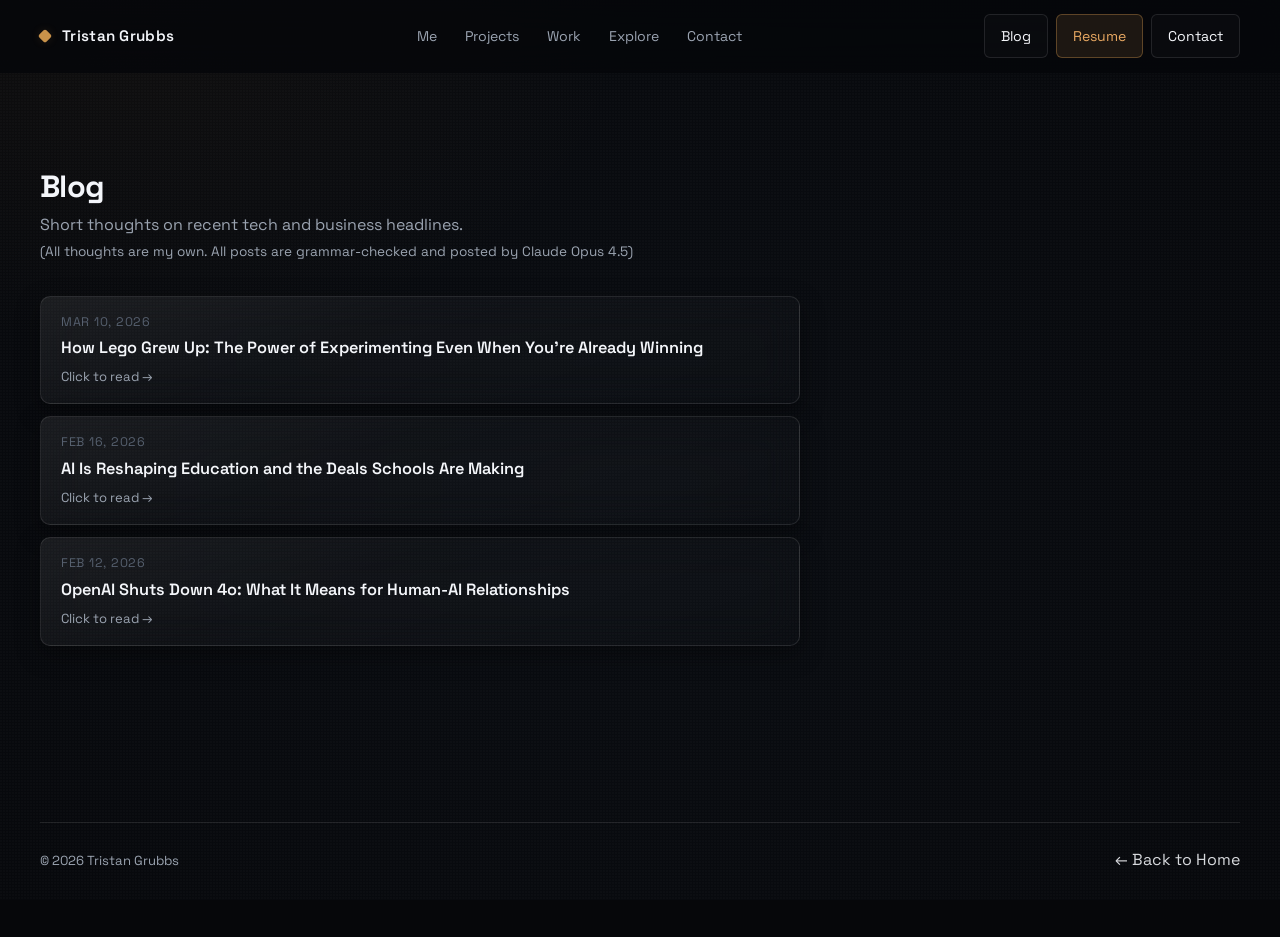
==== blog/index.html @ a1bef11f "Refine portfolio project and experience sections" ====
<!doctype html>
<html lang="en">
<head>
  <meta charset="utf-8" />
  <meta name="viewport" content="width=device-width, initial-scale=1" />
  <title>Blog | Tristan Grubbs</title>
  <meta name="description" content="Short thoughts on tech, AI, data, and what I'm learning." />

  <!-- Font -->
  <link rel="preconnect" href="https://fonts.googleapis.com">
  <link rel="preconnect" href="https://fonts.gstatic.com" crossorigin>
  <link href="https://fonts.googleapis.com/css2?family=Space+Grotesk:wght@400;500;600;700&display=swap" rel="stylesheet">

  <link rel="stylesheet" href="../styles.css" />
</head>

<body>
  <!-- Ambient background -->
  <div class="bg">
    <div class="bg__blob bg__blob--a"></div>
    <div class="bg__blob bg__blob--b"></div>
    <div class="bg__grid"></div>
  </div>

  <!-- Header -->
  <header class="site-header" data-elevate>
    <div class="container header-inner">
      <a class="brand" href="/" aria-label="Home">
        <span class="brand-mark" aria-hidden="true"></span>
        <span class="brand-name">Tristan Grubbs</span>
      </a>

      <nav class="site-nav" aria-label="Primary">
        <a class="nav-link" href="/#hero">Me</a>
        <a class="nav-link" data-zone="projects" href="/#projects">Projects</a>
        <a class="nav-link" data-zone="work" href="/#work">Work</a>
        <a class="nav-link" data-zone="explore" href="/#explore">Explore</a>
        <a class="nav-link" data-zone="contact" href="/#contact">Contact</a>
      </nav>

      <div class="header-cta">
        <a class="button button-ghost" href="/blog">Blog</a>
        <a class="button button-primary" href="../Tristan Grubbs Resume.pdf" target="_blank" rel="noopener">Resume</a>
        <a class="button button-ghost" href="/#contact">Contact</a>
      </div>

      <button class="menu-toggle" id="menuToggle" type="button" aria-label="Open menu" aria-expanded="false">
        <span></span><span></span><span></span>
      </button>
    </div>

    <div class="mobile-nav" id="mobileNav" aria-hidden="true">
      <div class="container mobile-nav-inner">
        <a class="mobile-link" href="/#hero">Me</a>
        <a class="mobile-link" href="/#projects">Projects</a>
        <a class="mobile-link" href="/#work">Work</a>
        <a class="mobile-link" href="/#explore">Explore</a>
        <a class="mobile-link" href="/#contact">Contact</a>
        <a class="mobile-link" href="/blog">Blog</a>
        <a class="mobile-link" href="../Tristan Grubbs Resume.pdf" target="_blank" rel="noopener">Resume</a>
      </div>
    </div>
  </header>

  <main id="top">
    <!-- BLOG -->
    <section class="hero section">
      <div class="container">
        <div class="section__head reveal">
          <h1 class="h2">Blog</h1>
          <p class="lead">
            Short thoughts on recent tech and business headlines.<br>
            <span class="muted" style="font-size: 0.85em;">(All thoughts are my own. All posts are grammar-checked and posted by Claude Opus 4.5)</span>
          </p>
        </div>

        <div class="blog-feed" style="margin-top: 32px;">

          <!-- Lego Experimentation -->
          <article class="blog-post reveal" data-expanded="false">
            <div class="blog-post__preview">
              <time class="blog-post__date" datetime="2026-03-10">Mar 10, 2026</time>
              <h3 class="blog-post__title">How Lego Grew Up: The Power of Experimenting Even When You're Already Winning</h3>
              <span class="blog-post__expand-hint">Click to read &rarr;</span>
            </div>
            <div class="blog-post__full">
              <div class="blog-post__full-header">
                <time class="blog-post__date" datetime="2026-03-10">Mar 10, 2026</time>
                <button class="blog-post__collapse" type="button" aria-label="Collapse post">&times;</button>
              </div>
              <h3 class="blog-post__title">How Lego Grew Up: The Power of Experimenting Even When You're Already Winning</h3>
              <div class="blog-post__content">
                <p>
                  Lego had record sales last year, with net profit increasing 21%. The company saw strong growth across Europe and the Americas, its largest markets, as well as in smaller but emerging markets in the Middle East and Africa.
                  They continued investing heavily in infrastructure, with new facilities in Vietnam, Virginia, Hungary, Mexico, and China. It's clear that Lego is in a strong position.
                </p>
                <p>
                  But how did a company that has long had a large presence in Europe and America achieve this kind of growth? An important piece of the puzzle is the Icons and Botanical collections.
                  Both have been remarkably successful in reaching adult consumers. Targeting adults allows Lego to sell premium sets, like many in the Icons collection, as well as gift-ready sets, like the Botanical line, which positions Lego products as an alternative to traditional gifts like flowers or plants.
                </p>
                <p>
                  This isn't without precedent. Other entertainment industries have pulled off a similar feat. Call of Duty found massive commercial success despite being a Mature-rated title.
                  More recently, Catan has become a staple among adult buyers and helped spark a broader board game renaissance. Lego joins a growing list of brands that expanded their ceiling by rethinking who their audience actually is.
                </p>
                <p>
                  At its core, Lego tapped into something deeply human: the desire to reconnect with an experience many people had as children, or to recreate the joy they once watched their own kids have.
                  That emotional pull is hard to manufacture, but Lego found a way to make it tangible and premium.
                </p>
                <p>
                  And perhaps the most important lesson here is about experimentation. Lego didn't need the Icons or Botanical lines to survive. They were already a dominant, beloved brand.
                  But by taking the risk to try something new, they unlocked a level of growth that playing it safe never would have allowed. That's the real power of experimentation in business: not just pivoting when you're struggling, but being bold enough to push further when you're already succeeding.
                </p>
                <a class="link" href="https://www.wsj.com/business/earnings/lego-sales-outpace-global-toy-market-to-hit-new-record-ce4e29ca?gaa_at=eafs&gaa_n=AWEtsqeDqE54Q9H3KxZwHFDXbUj7_ptj6TZA1sZ25NIXndJpFyxl5Y9w1WSWyNiJtiE%3D&gaa_ts=69b08265&gaa_sig=jkDmacHmJT5RYVdm-2N4eBjO_QYQ78pJP8NQfwYyV6gCJht_CSmE0b1N3XZum3TcnDZapmRzCT92sTboP7VI2A%3D%3D" target="_blank" rel="noopener">Read the WSJ article &rarr;</a>
              </div>
            </div>
          </article>

          <!-- AI in Education Deals -->
          <article class="blog-post reveal" data-expanded="false">
            <div class="blog-post__preview">
              <time class="blog-post__date" datetime="2026-02-16">Feb 16, 2026</time>
              <h3 class="blog-post__title">AI Is Reshaping Education and the Deals Schools Are Making</h3>
              <span class="blog-post__expand-hint">Click to read &rarr;</span>
            </div>
            <div class="blog-post__full">
              <div class="blog-post__full-header">
                <time class="blog-post__date" datetime="2026-02-16">Feb 16, 2026</time>
                <button class="blog-post__collapse" type="button" aria-label="Collapse post">&times;</button>
              </div>
              <h3 class="blog-post__title">AI Is Reshaping Education and the Deals Schools Are Making</h3>
              <div class="blog-post__content">
                <p>
                  At the University of Virginia, there are still plenty of professors who disagree with using AI in any way while learning.
                  But across higher education, it looks like universities are starting to embrace the changes AI is bringing.
                </p>
                <p>
                  One example is Anthropic, the creator of &ldquo;Claude Code,&rdquo; partnering with CodePath, a nonprofit that supports over
                  1,000 educational institutions nationwide. CodePath plans to integrate Claude products into its AI courses. With partnerships
                  like this, people keep asking what effect AI will have on education. That&rsquo;s a fair question, but I think these AI deals with
                  institutions can be a good thing, and here&rsquo;s why.
                </p>
                <p>
                  Students already had access to paid AI tools before these partnerships existed, and many were already using them. My peers use AI to build study
                  guides from PowerPoint presentations, upload pictures of questions they got wrong to understand why, and do similar tasks across classes, from the
                  humanities to STEM.
                </p>
                <p>
                  When a paid tool becomes widely used and the school doesn&rsquo;t provide it, an equity issue naturally shows up. Some students can&rsquo;t afford a premium
                  AI subscription each month, which means they&rsquo;re stuck with the limitations of free plans. That gap matters.
                </p>
                <p>
                  This is similar to tutoring. Not every student can pay for private tutors, which is one reason schools like the UVA School of Engineering and Applied
                  Science provide free tutoring to all students. If AI tools are becoming part of how students learn, then access to those tools should be considered in
                  the same way. AI companies offer tools to universities because they want future users, but institutions can treat these partnerships as an opportunity
                  to build a more equitable environment on campus.
                </p>
                <p>That&rsquo;s why these deals can be a win-win.</p>
                <a class="link" href="https://www.wsj.com/tech/ai/anthropic-takes-big-step-in-ai-race-to-reshape-college-coding-courses-04c48372" target="_blank" rel="noopener">Read the WSJ article &rarr;</a>
              </div>
            </div>
          </article>

          <!-- OpenAI 4o Shutdown -->
          <article class="blog-post reveal" data-expanded="false">
            <div class="blog-post__preview">
              <time class="blog-post__date" datetime="2026-02-12">Feb 12, 2026</time>
              <h3 class="blog-post__title">OpenAI Shuts Down 4o: What It Means for Human-AI Relationships</h3>
              <span class="blog-post__expand-hint">Click to read &rarr;</span>
            </div>
            <div class="blog-post__full">
              <div class="blog-post__full-header">
                <time class="blog-post__date" datetime="2026-02-12">Feb 12, 2026</time>
                <button class="blog-post__collapse" type="button" aria-label="Collapse post">&times;</button>
              </div>
              <h3 class="blog-post__title">OpenAI Shuts Down 4o: What It Means for Human-AI Relationships</h3>
              <div class="blog-post__content">
                <p>
                  Recently, OpenAI decided to shut down its 4o model, much to the dismay of many users.
                  4o had carved out a niche due to its persistent agreeableness&mdash;something many users became
                  overly attached to. I'm not sure exactly how human-AI relationships will play out over the
                  coming years, but this decision raises some important questions and concerns.
                </p>
                <p><strong>A few things I'm thinking about:</strong></p>
                <ol>
                  <li>Will chatbot companies be held liable for harm caused by poorly aligned models?</li>
                  <li>What responsibility&mdash;and what policies&mdash;will AI companies adopt regarding the relationships their technology fosters?</li>
                  <li>Is there a future where this becomes commonplace as AI improves toward AGI and human-like emotional responses?</li>
                </ol>
                <p>
                  This is the first major case of human-AI relationships becoming a mainstream point of discussion,
                  but it won't be the last. These questions will only grow more important&mdash;and more nuanced&mdash;as the
                  technology continues to evolve.
                </p>
                <a class="link" href="https://www.wsj.com/tech/ai/chatgpt-4o-openai-315138b8" target="_blank" rel="noopener">Read the WSJ article &rarr;</a>
              </div>
            </div>
          </article>

          <!--
          =====================================================================
          TEMPLATE FOR NEW POSTS - Copy this block and fill in your content
          =====================================================================

          <article class="blog-post reveal" data-expanded="false">
            <div class="blog-post__preview">
              <time class="blog-post__date" datetime="YYYY-MM-DD">Mon DD, YYYY</time>
              <h3 class="blog-post__title">Post Title</h3>
              <span class="blog-post__expand-hint">Click to read &rarr;</span>
            </div>
            <div class="blog-post__full">
              <div class="blog-post__full-header">
                <time class="blog-post__date" datetime="YYYY-MM-DD">Mon DD, YYYY</time>
                <button class="blog-post__collapse" type="button" aria-label="Collapse post">&times;</button>
              </div>
              <h3 class="blog-post__title">Post Title</h3>
              <div class="blog-post__content">
                <p>
                  Your post content here. You can have multiple paragraphs.
                </p>
                <p>
                  Add more paragraphs as needed.
                </p>
                <a class="link" href="URL" target="_blank" rel="noopener">Related link &rarr;</a>
              </div>
            </div>
          </article>

          =====================================================================
          -->

        </div>
      </div>
    </section>

    <!-- FOOTER -->
    <section class="section">
      <div class="container">
        <footer class="footer">
          <div class="footer__left">
            <span class="muted">&copy; <span id="year"></span> Tristan Grubbs</span>
          </div>
          <div class="footer__right">
            <a class="link" href="/">&larr; Back to Home</a>
          </div>
        </footer>
      </div>
    </section>
  </main>

  <script src="../script.js"></script>
</body>
</html>
---- styles.css ----
/* =========================
   IMPORT
   ========================= */
@import url('https://fonts.googleapis.com/css2?family=Fraunces:opsz,wght@9..144,300;9..144,400;9..144,700&display=swap');

/* =========================
   TOKENS
   ========================= */
:root {
  /* Surfaces */
  --bg: #06070a;
  --panel: rgba(255, 255, 255, 0.04);
  --panel-2: rgba(255, 255, 255, 0.07);

  /* Text */
  --text: #f4f6fa;
  --muted: #9aa3b0;
  --subtle: #555f6e;

  /* Borders */
  --border: rgba(255, 255, 255, 0.10);
  --border-mid: rgba(255, 255, 255, 0.18);
  --border-strong: rgba(255, 255, 255, 0.24);
  --glow: rgba(240, 248, 255, 0.12);

  /* Accent — warm amber: The Ashen Road fire / literary warmth */
  --accent: #c8924a;
  --accent-bright: #e8a862;
  --accent-dim: rgba(200, 146, 74, 0.10);
  --accent-border: rgba(200, 146, 74, 0.28);
  --accent-glow: rgba(200, 146, 74, 0.16);

  /* Typography */
  --font-sans: "Space Grotesk", "Segoe UI", Arial, sans-serif;
  --font-display: "Fraunces", "Georgia", serif;
  --font-mono: "Consolas", "SF Mono", ui-monospace, monospace;

  --fs-display: clamp(3rem, 5.5vw, 5.2rem);
  --fs-h2: clamp(1.5rem, 2.4vw, 2.2rem);
  --fs-h3: 1.1rem;
  --fs-body: 1rem;
  --fs-label: 0.78rem;
  --fs-small: 0.82rem;

  /* Spacing (8px base) */
  --space-1: 4px;
  --space-2: 8px;
  --space-3: 12px;
  --space-4: 16px;
  --space-5: 24px;
  --space-6: 32px;
  --space-7: 48px;
  --space-8: 64px;
  --space-9: 96px;

  /* Radius — tighter, more architectural */
  --radius-sm: 6px;
  --radius: 10px;
  --radius-lg: 20px;

  /* Elevation */
  --shadow-1: 0 2px 8px rgba(0, 0, 0, 0.28);
  --shadow-2: 0 8px 24px rgba(0, 0, 0, 0.40);
  --shadow-3: 0 20px 48px rgba(0, 0, 0, 0.54);
  --shadow-soft: 0 20px 48px rgba(0, 0, 0, 0.46);
  --shadow-surface: 0 8px 24px rgba(0, 0, 0, 0.36), inset 0 1px 0 rgba(255, 255, 255, 0.05);

  /* Motion */
  --ease: cubic-bezier(0.2, 0.72, 0.16, 1);

  /* Layout */
  --max-width: 1200px;
  --gutter: 28px;
  --header-offset: 96px;
}

/* =========================
   BASE
   ========================= */
* {
  box-sizing: border-box;
}

html {
  scroll-behavior: smooth;
}

section[id] {
  scroll-margin-top: var(--header-offset);
}

body {
  margin: 0;
  font-family: var(--font-sans);
  font-size: var(--fs-body);
  line-height: 1.6;
  color: var(--text);
  background: var(--bg);
  text-rendering: optimizeLegibility;
  -webkit-font-smoothing: antialiased;
}

/* Subtle amber warmth at top-left — replaces generic white blob pattern */
body::before {
  content: "";
  position: fixed;
  inset: 0;
  pointer-events: none;
  z-index: -2;
  background:
    radial-gradient(700px 440px at 10% 4%, rgba(200, 146, 74, 0.045), transparent 72%),
    radial-gradient(1400px 1100px at 50% 55%, #0a0d12, #06070a 76%);
}

/* Grain texture overlay */
body::after {
  content: "";
  position: fixed;
  inset: 0;
  pointer-events: none;
  z-index: 20;
  opacity: 0.018;
  background-image: radial-gradient(circle at 1px 1px, #fff 1px, transparent 0);
  background-size: 3px 3px;
}

.site-fx {
  position: fixed;
  inset: 0;
  pointer-events: none;
  z-index: -1;
  background: radial-gradient(1400px 980px at 50% 52%, transparent 44%, rgba(0, 0, 0, 0.58) 100%);
}

/* Vestigial background elements — no visual output */
.bg,
.bg__blob,
.bg__blob--a,
.bg__blob--b,
.bg__grid {
  display: none;
}

a {
  color: inherit;
  text-decoration: none;
}

h1, h2, h3, h4, p {
  margin: 0;
}

ul {
  margin: 0;
  padding-left: 18px;
}

/* Amber focus ring — consistent with accent system */
:focus-visible {
  outline: 2px solid var(--accent);
  outline-offset: 3px;
}

.container {
  width: min(var(--max-width), calc(100% - (var(--gutter) * 2)));
  margin-inline: auto;
}

.section {
  padding: var(--space-8) 0;
}

/* Kicker with accent color + dot indicator */
.kicker {
  display: inline-flex;
  align-items: center;
  gap: var(--space-2);
  font-size: var(--fs-small);
  text-transform: uppercase;
  letter-spacing: 0.12em;
  color: var(--accent);
}

.kicker::before {
  content: "";
  width: 5px;
  height: 5px;
  border-radius: 50%;
  background: var(--accent);
  flex-shrink: 0;
}

.h2,
.section h2 {
  font-size: var(--fs-h2);
  line-height: 1.15;
  letter-spacing: -0.02em;
}

.lead {
  color: var(--muted);
  max-width: 68ch;
}

.small,
.small-link,
.muted {
  font-size: var(--fs-small);
  color: var(--muted);
}

/* Underline-reveal on hover — replaces opacity-only transition */
.link,
.small-link {
  color: var(--text);
  opacity: 0.88;
  text-decoration: underline;
  text-decoration-color: transparent;
  text-underline-offset: 3px;
  transition: opacity 160ms var(--ease), text-decoration-color 160ms var(--ease);
}

.link:hover,
.small-link:hover {
  opacity: 1;
  text-decoration-color: rgba(255, 255, 255, 0.45);
}

.grid,
.grid-12 {
  display: grid;
  gap: var(--space-4);
}

.grid-12 {
  grid-template-columns: repeat(12, minmax(0, 1fr));
}

.reveal {
  opacity: 0;
  transform: translateY(10px);
  transition: opacity 480ms var(--ease), transform 480ms var(--ease);
}

.reveal.is-visible {
  opacity: 1;
  transform: translateY(0);
}

/* =========================
   HEADER + NAV
   ========================= */
.site-header,
.header {
  position: sticky;
  top: 0;
  z-index: 30;
  backdrop-filter: blur(18px);
  background: rgba(6, 7, 10, 0.82);
  border-bottom: 1px solid transparent;
}

.site-header[data-scrolled="true"],
.header[data-scrolled="true"] {
  border-bottom-color: var(--border-mid);
}

.header-inner,
.header__inner {
  min-height: 72px;
  display: flex;
  align-items: center;
  justify-content: space-between;
  gap: var(--space-5);
}

.brand,
.brand-name {
  display: inline-flex;
  align-items: center;
  gap: var(--space-3);
}

/* Amber geometric diamond — signature mark */
.brand-mark,
.brand__mark {
  width: 10px;
  height: 10px;
  border-radius: 2px;
  transform: rotate(45deg);
  background: var(--accent);
  border: none;
  box-shadow: 0 0 10px var(--accent-glow);
  flex-shrink: 0;
}

.brand-name,
.brand__name {
  font-size: 0.95rem;
  font-weight: 600;
  letter-spacing: 0.02em;
}

/* Nav — no magic margin; flex handles spacing */
.site-nav,
.nav {
  display: flex;
  align-items: center;
  gap: var(--space-1);
}

.nav-link,
.nav__link {
  color: var(--muted);
  font-size: 0.88rem;
  padding: 7px 11px;
  border-radius: var(--radius-sm);
  border: 1px solid transparent;
  transition: color 160ms var(--ease), border-color 160ms var(--ease), background 160ms var(--ease);
}

.nav-link:hover,
.nav__link:hover {
  color: var(--text);
  border-color: var(--border-mid);
  background: rgba(255, 255, 255, 0.06);
}

/* Active state uses accent tint */
.nav-link.is-active,
.nav__link.is-active {
  color: var(--accent-bright);
  border-color: var(--accent-border);
  background: var(--accent-dim);
}

.header-cta {
  display: inline-flex;
  align-items: center;
  gap: var(--space-2);
}

.menu-toggle,
.burger {
  display: none;
  flex-direction: column;
  width: 44px;
  height: 44px;
  border: 1px solid var(--border);
  background: transparent;
  border-radius: var(--radius-sm);
  align-items: center;
  justify-content: center;
  gap: 4px;
  cursor: pointer;
}

.menu-toggle span,
.burger span {
  display: block;
  width: 16px;
  height: 2px;
  background: var(--text);
}

.mobile-nav,
.mobile {
  display: none;
  border-top: 1px solid var(--border);
  background: rgba(6, 7, 10, 0.96);
}

.mobile-nav[data-open="true"],
.mobile[data-open="true"] {
  display: block;
}

.mobile-nav-inner,
.mobile__inner {
  display: grid;
  gap: var(--space-2);
  padding: var(--space-4) 0;
}

.mobile-link,
.mobile__link {
  border: 1px solid var(--border);
  background: rgba(255, 255, 255, 0.03);
  border-radius: var(--radius-sm);
  padding: 10px 12px;
}

/* =========================
   BUTTONS
   ========================= */
.button,
.btn {
  display: inline-flex;
  align-items: center;
  justify-content: center;
  gap: var(--space-2);
  border-radius: var(--radius-sm);
  border: 1px solid var(--border-mid);
  padding: 10px 16px;
  font-family: var(--font-sans);
  font-size: 0.88rem;
  color: var(--text);
  background: rgba(255, 255, 255, 0.05);
  cursor: pointer;
  transition: transform 160ms var(--ease), border-color 160ms var(--ease), box-shadow 160ms var(--ease), background 160ms var(--ease), color 160ms var(--ease);
}

.button:hover,
.btn:hover {
  transform: translateY(-1px);
  border-color: var(--border-strong);
  box-shadow: var(--shadow-2);
}

.button:active,
.btn:active {
  transform: scale(0.98);
}

/* Primary — flat amber, no gradient, no glow */
.button-primary,
.btn--primary {
  background: rgba(200, 146, 74, 0.12);
  border-color: rgba(200, 146, 74, 0.38);
  color: var(--accent-bright);
}

.button-primary:hover,
.btn--primary:hover {
  background: rgba(200, 146, 74, 0.20);
  border-color: rgba(200, 146, 74, 0.54);
  box-shadow: var(--shadow-2);
  color: var(--text);
}

.button-ghost,
.btn--ghost,
.btn--soft {
  background: rgba(255, 255, 255, 0.02);
  border-color: var(--border);
}

/* =========================
   CARDS
   ========================= */
.card,
.proj,
.blog-post,
.playground-full {
  background: linear-gradient(160deg,
    rgba(255, 255, 255, 0.08),
    rgba(255, 255, 255, 0.032) 40%,
    rgba(255, 255, 255, 0.012));
  border: 1px solid var(--border);
  border-radius: var(--radius);
  box-shadow: var(--shadow-2);
  backdrop-filter: blur(18px);
}

.card {
  padding: 20px;
  display: grid;
  gap: var(--space-3);
  transition: transform 200ms var(--ease), border-color 200ms var(--ease), box-shadow 200ms var(--ease);
}

/* Default card hover — project cards: accent trace, no lift */
.card:hover {
  border-color: var(--border-mid);
  box-shadow: var(--shadow-2);
}

/* Explore cards get the lift — they're interactive triggers */
.explore-card:hover .card {
  transform: translateY(-2px);
  border-color: var(--border-mid);
  box-shadow: var(--shadow-3);
}

/* Project cards — accent left-border reveal on hover */
.proj {
  padding: 20px;
  display: flex;
  flex-direction: column;
  border-left: 2px solid transparent;
  transition: transform 200ms var(--ease), border-color 200ms var(--ease), box-shadow 200ms var(--ease), border-left-color 200ms var(--ease);
}

.proj:hover {
  transform: translateY(-2px);
  border-color: var(--border-mid);
  border-left-color: var(--accent-border);
  box-shadow: var(--shadow-3), 0 0 24px rgba(200, 146, 74, 0.08);
}

.blog-post:hover {
  border-color: var(--border-mid);
  box-shadow: var(--shadow-3);
}

.card h3,
.proj__title {
  font-size: var(--fs-h3);
  font-weight: 600;
  line-height: 1.32;
}

.project-title-link {
  color: inherit;
  display: inline-flex;
  align-items: baseline;
  gap: 6px;
  text-decoration: underline;
  text-decoration-color: transparent;
  text-underline-offset: 3px;
  transition: text-decoration-color 160ms var(--ease), opacity 160ms var(--ease);
}

.project-title-link::after {
  content: "↗";
  font-size: 0.8em;
  opacity: 0.72;
}

.project-title-link:hover {
  text-decoration-color: currentColor;
}

.card p,
.proj__desc,
.blog-post__content {
  color: var(--muted);
}

.card ul li {
  margin-bottom: 4px;
  color: var(--muted);
}

/* Tags — technical, square-cornered */
.card-tag,
.tag {
  width: fit-content;
  display: inline-flex;
  align-items: center;
  padding: 0 8px;
  min-height: 24px;
  line-height: 1;
  border-radius: 4px;
  border: 1px solid var(--border);
  background: rgba(255, 255, 255, 0.04);
  font-family: var(--font-mono);
  font-size: 0.7rem;
  text-transform: uppercase;
  letter-spacing: 0.06em;
  color: var(--muted);
  white-space: nowrap;
}

.card-tag-row {
  display: flex;
  align-items: center;
  gap: var(--space-2);
  flex-wrap: wrap;
}

.card-tag--award {
  position: relative;
  overflow: hidden;
  border-color: rgba(240, 186, 112, 0.78);
  color: #fff0cf;
  background: linear-gradient(135deg, rgba(240, 186, 112, 0.30), rgba(240, 186, 112, 0.12));
  box-shadow: inset 0 1px 0 rgba(255, 245, 220, 0.28), 0 0 0 1px rgba(240, 186, 112, 0.14);
}

.card-tag--award::before {
  content: "";
  position: absolute;
  top: -50%;
  left: -35%;
  width: 45%;
  height: 200%;
  background: linear-gradient(115deg, transparent, rgba(255, 248, 225, 0.78), transparent);
  transform: translateX(-220%) rotate(8deg);
  animation: award-shimmer 3.2s ease-in-out infinite;
  pointer-events: none;
}

@keyframes award-shimmer {
  0%,
  55% {
    transform: translateX(-220%) rotate(8deg);
    opacity: 0;
  }
  65% {
    opacity: 0.55;
  }
  100% {
    transform: translateX(380%) rotate(8deg);
    opacity: 0;
  }
}


/* Badges — more subdued than tags */
.badge {
  width: fit-content;
  display: inline-flex;
  align-items: center;
  padding: 0 8px;
  min-height: 22px;
  line-height: 1;
  border-radius: 999px;
  border: 1px solid rgba(255, 255, 255, 0.09);
  background: rgba(255, 255, 255, 0.03);
  font-size: 0.72rem;
  text-transform: uppercase;
  letter-spacing: 0.07em;
  color: var(--subtle);
  white-space: nowrap;
}

.card__meta {
  display: grid;
  gap: 4px;
  align-content: start;
}

.chip {
  display: inline-flex;
  align-items: center;
  border: 1px solid var(--border);
  border-radius: 999px;
  padding: 7px 12px;
  color: var(--muted);
  font-size: 0.8rem;
  background: rgba(255, 255, 255, 0.02);
}

/* =========================
   WORK LIST ITEMS
   Override .card for the work section — no floating panels,
   just a clean borderless list that reads like a record.
   ========================= */
.work-grid .card {
  background: transparent;
  border: none;
  border-top: 1px solid var(--border);
  border-radius: 0;
  box-shadow: none;
  backdrop-filter: none;
  padding: var(--space-5) 0;
  display: grid;
  grid-template-columns: 160px 1fr;
  gap: 0 var(--space-6);
  align-items: start;
  transition: border-color 200ms var(--ease);
}

.work-grid .card:last-child {
  border-bottom: 1px solid var(--border);
}

.work-grid .card:hover {
  transform: none;
  border-color: var(--border);
  box-shadow: none;
  border-top-color: var(--border-mid);
}

.work-grid .card:last-child:hover {
  border-bottom-color: var(--border-mid);
}

/* Work card left column: tag only */
.work-grid .card .card-tag {
  margin-top: 2px; /* optical alignment with h3 */
}

/* Work card right column: title + desc + bullets */
.work-grid .card h3,
.work-grid .card p:not(.card-tag),
.work-grid .card ul {
  grid-column: unset;
}

/* Stack the right column content */
.work-grid .card {
  grid-template-areas:
    "tag title"
    "tag desc"
    "tag bullets";
}

.work-grid .card .card-tag  { grid-area: tag;     align-self: start; }
.work-grid .card h3         { grid-area: title;   margin-bottom: var(--space-2); }
.work-grid .card > p        { grid-area: desc;    margin-bottom: var(--space-3); }
.work-grid .card ul         { grid-area: bullets; }

/* =========================
   PROJ CARD INTERNALS
   ========================= */
.proj__top {
  flex: 1;
  display: flex;
  flex-direction: column;
  gap: var(--space-3);
}

.proj__badges {
  display: flex;
  flex-wrap: wrap;
  gap: 6px;
}

.proj__body {
  margin-top: var(--space-4);
  padding-top: var(--space-4);
  border-top: 1px solid var(--border);
}

.proj__links {
  display: flex;
  gap: var(--space-3);
  flex-wrap: wrap;
}

/* =========================
   HERO
   ========================= */
.hero {
  padding-top: var(--space-9);
}

.hero-grid {
  align-items: stretch;
}

.hero-copy {
  grid-column: 1 / span 7;
  display: flex;
  flex-direction: column;
}

/* Editorial tight/loose rhythm: kicker hugs the name; name breathes to lead */
.hero-copy .kicker         { margin-bottom: var(--space-2); }
.hero-copy h1              { margin-bottom: var(--space-6); }
.hero-copy .hero-lead      { margin-bottom: var(--space-4); }
.hero-copy .hero-actions   { margin-bottom: var(--space-5); }

/* Display type — literary serif for name only */
.hero-copy h1 {
  font-family: var(--font-display);
  font-size: var(--fs-display);
  font-weight: 400;
  line-height: 1.0;
  letter-spacing: -0.02em;
  max-width: 16ch;
}

.hero-lead {
  max-width: 62ch;
  color: var(--muted);
}

.hero-actions {
  display: flex;
  gap: var(--space-3);
  flex-wrap: wrap;
}

/* Inline metadata strip — replaces 3-box KPI grid */
.hero-facts {
  display: flex;
  gap: var(--space-6);
  flex-wrap: wrap;
  padding-top: var(--space-4);
  border-top: 1px solid var(--border);
}

.hero-facts > div {
  border: none;
  background: transparent;
  backdrop-filter: none;
  border-radius: 0;
  padding: 0;
  display: flex;
  flex-direction: column;
  gap: 2px;
}

.fact-label {
  font-size: var(--fs-label);
  text-transform: uppercase;
  letter-spacing: 0.08em;
  color: var(--subtle);
  margin-bottom: 2px;
}

.hero-portal {
  grid-column: 8 / span 5;
  display: grid;
  gap: var(--space-3);
}

#portalCanvas {
  width: 100%;
  min-height: 420px;
  border-radius: var(--radius-lg);
  border: 1px solid rgba(255, 255, 255, 0.06);
  background: transparent;
  box-shadow: none;
  display: block;
}

.portal-caption {
  border: 1px solid var(--border);
  border-radius: var(--radius-sm);
  padding: 12px;
  background: rgba(255, 255, 255, 0.04);
  backdrop-filter: blur(12px);
}

.proof-strip {
  padding-top: 0;
}

.proof-chips {
  display: flex;
  gap: var(--space-3);
  flex-wrap: wrap;
}

/* =========================
   SECTION HEADS
   ========================= */
.section-head {
  display: grid;
  gap: 8px;
  margin-bottom: var(--space-5);
}

.section__head {
  display: grid;
  gap: 8px;
  margin-bottom: var(--space-5);
}

/* Editorial section index — Fraunces italic above section headings */
.section-num {
  display: block;
  font-family: var(--font-display);
  font-style: italic;
  font-weight: 300;
  font-size: 0.76rem;
  color: var(--accent);
  opacity: 0.55;
  letter-spacing: 0.08em;
  line-height: 1;
  margin-bottom: var(--space-1);
  user-select: none;
}

.section-head-row {
  grid-template-columns: 1fr auto;
  align-items: end;
}

/* =========================
   CONTENT GRIDS
   ========================= */
.feature-grid {
  display: grid;
  gap: var(--space-4);
  grid-template-columns: repeat(3, minmax(0, 1fr));
}

.experience-grid {
  display: grid;
  gap: var(--space-4);
  grid-template-columns: repeat(3, minmax(0, 1fr));
}

.experience-grid .card {
  align-content: start;
  grid-template-rows: auto auto auto 1fr;
  gap: var(--space-2);
}

.experience-grid .card .card-tag-row {
  min-height: 0;
  flex-wrap: wrap;
}

.experience-grid .card h3 {
  min-height: 0;
}

/* Keep featured card tag rows and title rows aligned across each desktop row. */
.feature-grid .card {
  align-content: start;
  grid-template-rows: 32px auto auto auto 1fr;
}

.feature-grid .card .card-tag-row {
  min-height: 32px;
  flex-wrap: nowrap;
}

.feature-grid .card h3 {
  min-height: 0;
}

.feature-grid .card.project-card--no-bullets {
  grid-template-rows: 32px auto auto;
  align-self: start;
}

/* Faded Fraunces index numeral — personality without clutter */
.feature-grid .card[data-index] {
  position: relative;
  overflow: hidden;
}

.feature-grid .card[data-index]::before {
  content: attr(data-index);
  position: absolute;
  bottom: -18px;
  right: 6px;
  font-family: var(--font-display);
  font-weight: 700;
  font-size: 6.5rem;
  line-height: 1;
  color: rgba(255, 255, 255, 0.028);
  pointer-events: none;
  user-select: none;
  letter-spacing: -0.04em;
}

.explore-shell {
  display: grid;
  gap: var(--space-4);
}

.explore-controls {
  display: flex;
  align-items: center;
  justify-content: space-between;
  gap: var(--space-3);
  flex-wrap: wrap;
}

.segmented {
  display: inline-flex;
  align-items: center;
  gap: 5px;
  border: 1px solid var(--border-mid);
  padding: 5px;
  width: fit-content;
  border-radius: calc(var(--radius-sm) + 2px);
  background: rgba(255, 255, 255, 0.04);
  backdrop-filter: blur(12px);
}

.segment {
  border: 1px solid transparent;
  background: transparent;
  color: var(--muted);
  padding: 6px 14px;
  border-radius: var(--radius-sm);
  cursor: pointer;
  font: inherit;
  font-size: 0.86rem;
  transition: border-color 140ms var(--ease), color 140ms var(--ease), background 140ms var(--ease);
}

.segment:hover {
  color: var(--text);
  background: rgba(255, 255, 255, 0.06);
}

.segment.is-active {
  color: var(--text);
  border-color: var(--border-mid);
  background: rgba(255, 255, 255, 0.10);
}

.explore-grid {
  display: grid;
  grid-template-columns: repeat(3, minmax(0, 1fr));
  gap: var(--space-4);
  align-items: stretch;
}

.explore-card {
  width: 100%;
  text-align: left;
  background: transparent;
  border: none;
  padding: 0;
  color: inherit;
  font: inherit;
  line-height: inherit;
  letter-spacing: inherit;
  -webkit-appearance: none;
  appearance: none;
  cursor: pointer;
}

.explore-card {
  height: 100%;
}

.explore-card .card {
  height: 100%;
  display: flex;
  flex-direction: column;
  transition: transform 200ms var(--ease), border-color 200ms var(--ease), box-shadow 200ms var(--ease);
}

.explore-card .card p {
  margin: 0;
}

.explore-card .card ul {
  margin: var(--space-3) 0 0;
  padding-left: 18px;
  color: var(--muted);
  line-height: 1.6;
}

.explore-card .card ul li {
  margin: 5px 0;
}

.about,
.grid--2,
.grid--3,
.kpis {
  display: grid;
  gap: var(--space-4);
}

/* Work is not a project showcase — it's a record. 1-col list. */
.work-grid {
  display: grid;
  grid-template-columns: 1fr;
  gap: 0;
}

.grid--3,
.kpis {
  grid-template-columns: repeat(3, minmax(0, 1fr));
}

.grid--2,
.about,
.playground-full__body {
  grid-template-columns: repeat(2, minmax(0, 1fr));
}

.about-panel {
  display: grid;
  grid-template-columns: 1fr 1fr;
  gap: var(--space-5);
  align-items: start;
  border: 1px solid var(--border);
  background: var(--panel);
  border-radius: var(--radius);
  padding: var(--space-6);
}

/* =========================
   CONTACT + QUOTE
   ========================= */
.contact-grid {
  display: grid;
  grid-template-columns: 1fr;
  gap: var(--space-4);
  align-items: start;
}

/* Fraunces for the closing heading — editorial voice at the end */
.contact-grid h2 {
  font-family: var(--font-display);
  font-weight: 300;
  font-size: clamp(2rem, 4vw, 3.2rem);
  line-height: 1.1;
  letter-spacing: -0.02em;
}

#contact .quote-panel {
  margin-top: var(--space-4);
}

.contact-actions {
  display: flex;
  gap: var(--space-3);
  flex-wrap: wrap;
  margin-top: var(--space-4);
}

/* Editorial pull-quote — replaces generic glass card */
.quote-panel,
.daily-quote {
  border: none;
  border-left: 3px solid var(--accent);
  border-radius: 0;
  padding: var(--space-3) var(--space-5);
  background: transparent;
  backdrop-filter: none;
  box-shadow: none;
}

.quote-text,
.daily-quote__text {
  color: var(--text);
  font-style: italic;
  font-size: 1.02rem;
  line-height: 1.65;
}

.quote-author,
.daily-quote__author {
  color: var(--muted);
  margin-top: var(--space-2);
}

/* =========================
   FOOTER
   ========================= */
.site-footer,
.footer {
  margin-top: var(--space-7);
  padding-top: var(--space-5);
  border-top: 1px solid var(--border);
  display: flex;
  justify-content: space-between;
  flex-wrap: wrap;
  gap: var(--space-3);
}

/* =========================
   DRAWER + MODAL
   ========================= */
.drawer,
.modal {
  position: fixed;
  inset: 0;
  z-index: 60;
  visibility: hidden;
  pointer-events: none;
}

.drawer[data-open="true"],
.modal[data-open="true"] {
  visibility: visible;
  pointer-events: auto;
}

.drawer-backdrop,
.modal-backdrop,
.modal__backdrop {
  position: absolute;
  inset: 0;
  background: rgba(0, 0, 0, 0.62);
}

.drawer-panel {
  position: absolute;
  top: 0;
  right: 0;
  width: min(520px, 92vw);
  height: 100%;
  background: rgba(8, 10, 16, 0.92);
  border-left: 1px solid var(--border);
  padding: var(--space-6);
  transform: translateX(100%);
  transition: transform 240ms var(--ease);
  overflow-y: auto;
  display: grid;
  align-content: start;
  gap: var(--space-4);
  backdrop-filter: blur(24px);
}

.drawer[data-open="true"] .drawer-panel {
  transform: translateX(0);
}

.drawer-head,
.modal-head,
.modal__header {
  display: flex;
  justify-content: space-between;
  align-items: center;
  gap: var(--space-3);
}

.drawer-close,
.modal__close {
  border: 1px solid var(--border);
  background: transparent;
  color: var(--muted);
  padding: 7px 10px;
  border-radius: var(--radius-sm);
  cursor: pointer;
  transition: border-color 140ms var(--ease), color 140ms var(--ease);
}

.drawer-close:hover,
.modal__close:hover {
  border-color: var(--border-mid);
  color: var(--text);
}

.drawer-actions {
  display: flex;
  gap: var(--space-3);
  flex-wrap: wrap;
}

.modal {
  display: grid;
  place-items: center;
  padding: var(--space-5);
}

.modal-content,
.modal__content {
  position: relative;
  width: min(900px, 95vw);
  height: min(88vh, 920px);
  border: 1px solid var(--border);
  border-radius: var(--radius);
  background: rgba(8, 11, 18, 0.94);
  display: grid;
  grid-template-rows: auto 1fr;
  padding: var(--space-4);
  gap: var(--space-4);
}

.modal-frame,
.modal__iframe {
  width: 100%;
  height: 100%;
  border: 0;
  border-radius: 8px;
  background: #fff;
}

/* =========================
   BLOG
   ========================= */
.blog-feed {
  display: grid;
  gap: var(--space-3);
  max-width: 760px;
}

.blog-post {
  overflow: hidden;
}

.blog-post[data-expanded="false"] {
  cursor: pointer;
}

.blog-post[data-expanded="false"] .blog-post__full {
  display: none;
}

.blog-post[data-expanded="true"] .blog-post__preview {
  display: none;
}

.blog-post[data-expanded="true"] .blog-post__full {
  display: block;
  padding: var(--space-5);
}

/* Editorial stacked format — replaces 3-column table-row layout */
.blog-post__preview {
  display: flex;
  flex-direction: column;
  gap: 5px;
  padding: 16px 20px;
}

.blog-post__date {
  color: var(--subtle);
  font-size: var(--fs-label);
  text-transform: uppercase;
  letter-spacing: 0.06em;
}

.blog-post__title {
  font-size: 1.02rem;
  font-weight: 600;
  line-height: 1.35;
  color: var(--text);
}

.blog-post__expand-hint {
  color: var(--muted);
  font-size: var(--fs-small);
  margin-top: 2px;
  transition: color 140ms var(--ease);
}

.blog-post[data-expanded="false"]:hover .blog-post__expand-hint {
  color: var(--accent-bright);
}

.blog-post__collapse {
  border: 1px solid var(--border);
  background: transparent;
  color: var(--muted);
  border-radius: var(--radius-sm);
  width: 32px;
  height: 32px;
  cursor: pointer;
  transition: border-color 140ms var(--ease), color 140ms var(--ease);
}

.blog-post__collapse:hover {
  border-color: var(--border-mid);
  color: var(--text);
}

.blog-post__full-header {
  display: flex;
  align-items: center;
  justify-content: space-between;
  gap: var(--space-3);
  margin-bottom: 10px;
}

.blog-post__content {
  margin-top: 14px;
  display: grid;
  gap: 14px;
  color: var(--muted);
  line-height: 1.72;
}

.blog-post__content strong {
  color: var(--text);
}

.blog-post__content ol,
.blog-post__content ul {
  margin: 0;
  padding-left: 20px;
  line-height: 1.7;
}

.blog-post__content li {
  margin-bottom: 8px;
}

.blog-post__content li:last-child {
  margin-bottom: 0;
}

.blog-post__content a.link {
  width: fit-content;
}

/* =========================
   CODE PLAYGROUND
   ========================= */
.playground-full {
  overflow: hidden;
}

.playground-full__header {
  display: flex;
  justify-content: space-between;
  align-items: center;
  gap: var(--space-3);
  padding: 12px 16px;
  border-bottom: 1px solid var(--border);
}

.playground-full__tabs,
.playground-full__actions {
  display: flex;
  gap: 8px;
}

.playground-tab {
  border: 1px solid var(--border);
  border-radius: var(--radius-sm);
  background: transparent;
  color: var(--muted);
  padding: 6px 12px;
  font: inherit;
  font-size: var(--fs-small);
  cursor: pointer;
  transition: color 140ms, border-color 140ms, background 140ms;
}

.playground-tab.active {
  color: var(--text);
  border-color: var(--border-mid);
  background: rgba(255, 255, 255, 0.06);
}

.playground-full__editor-wrap {
  border-right: 1px solid var(--border);
}

.playground-full__label {
  border-bottom: 1px solid var(--border);
  font-size: var(--fs-label);
  color: var(--subtle);
  text-transform: uppercase;
  letter-spacing: 0.09em;
  padding: 8px 12px;
}

.playground-full__editor,
.playground-full__output {
  width: 100%;
  min-height: 300px;
  border: 0;
  background: rgba(255, 255, 255, 0.03);
  color: var(--text);
  padding: 14px;
  font-family: var(--font-mono);
  font-size: 0.88rem;
  line-height: 1.55;
}

.playground-full__editor {
  resize: vertical;
}

.playground-full__status {
  border-top: 1px solid var(--border);
  padding: 8px 14px;
  color: var(--subtle);
  font-size: var(--fs-label);
}

.output-error {
  color: #f87171;
}

/* =========================
   LEGACY ALIASES
   ========================= */
.hero__grid,
.hero__meta,
.logos,
.timeline,
.skillgrid,
.cta,
.cta__actions {
  display: grid;
  gap: var(--space-3);
}

/* =========================
   RESPONSIVE
   ========================= */
@media (max-width: 1080px) {
  .hero-copy,
  .hero-portal {
    grid-column: 1 / -1;
  }

  .hero-facts {
    gap: var(--space-4);
  }

  .feature-grid,
  .experience-grid,
  .explore-grid,
  .grid--3,
  .kpis,
  .contact-grid,
  .about-panel {
    grid-template-columns: 1fr;
  }

  .feature-grid .card {
    grid-template-rows: auto;
  }

  .experience-grid .card {
    grid-template-rows: auto;
  }

  .feature-grid .card .card-tag-row {
    min-height: 0;
    flex-wrap: wrap;
  }

  .experience-grid .card .card-tag-row {
    min-height: 0;
  }

  .feature-grid .card h3 {
    min-height: 0;
  }

  .experience-grid .card h3 {
    min-height: 0;
  }

  .section-head-row {
    grid-template-columns: 1fr;
  }

  .site-nav,
  .nav,
  .header-cta {
    display: none;
  }

  .menu-toggle,
  .burger {
    display: inline-flex;
  }
}

@media (max-width: 760px) {
  :root {
    --gutter: 16px;
  }

  .section {
    padding: 52px 0;
  }

  .hero-facts {
    flex-direction: column;
    gap: var(--space-3);
  }

  /* Work card: collapse 2-col to stacked on mobile */
  .work-grid .card {
    grid-template-columns: 1fr;
    grid-template-areas:
      "tag"
      "title"
      "desc"
      "bullets";
    gap: var(--space-2);
  }

  .playground-full__body,
  .grid--2,
  .about {
    grid-template-columns: 1fr;
  }

  .playground-full__editor-wrap {
    border-right: 0;
    border-bottom: 1px solid var(--border);
  }
}

@media (prefers-reduced-motion: reduce) {
  html {
    scroll-behavior: auto;
  }

  * {
    animation: none !important;
    transition: none !important;
  }

  .reveal {
    opacity: 1;
    transform: none;
  }
}
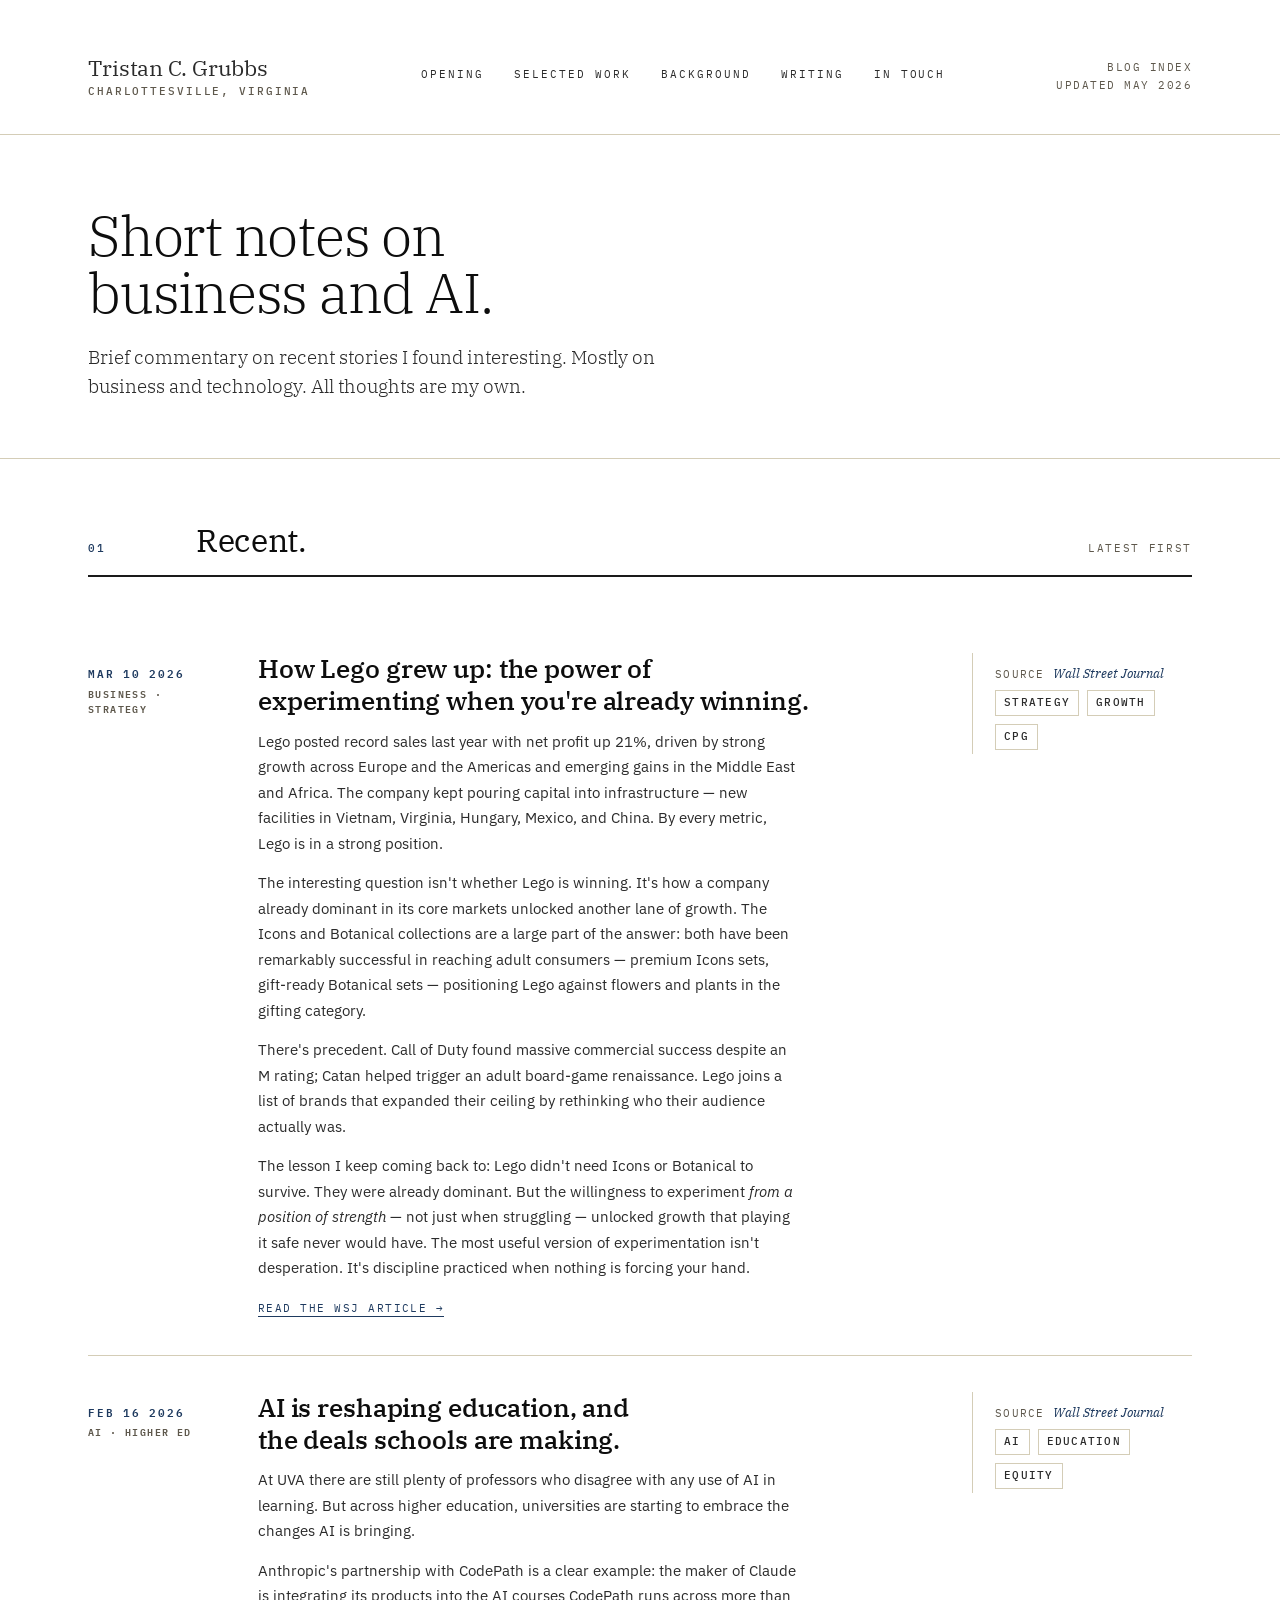
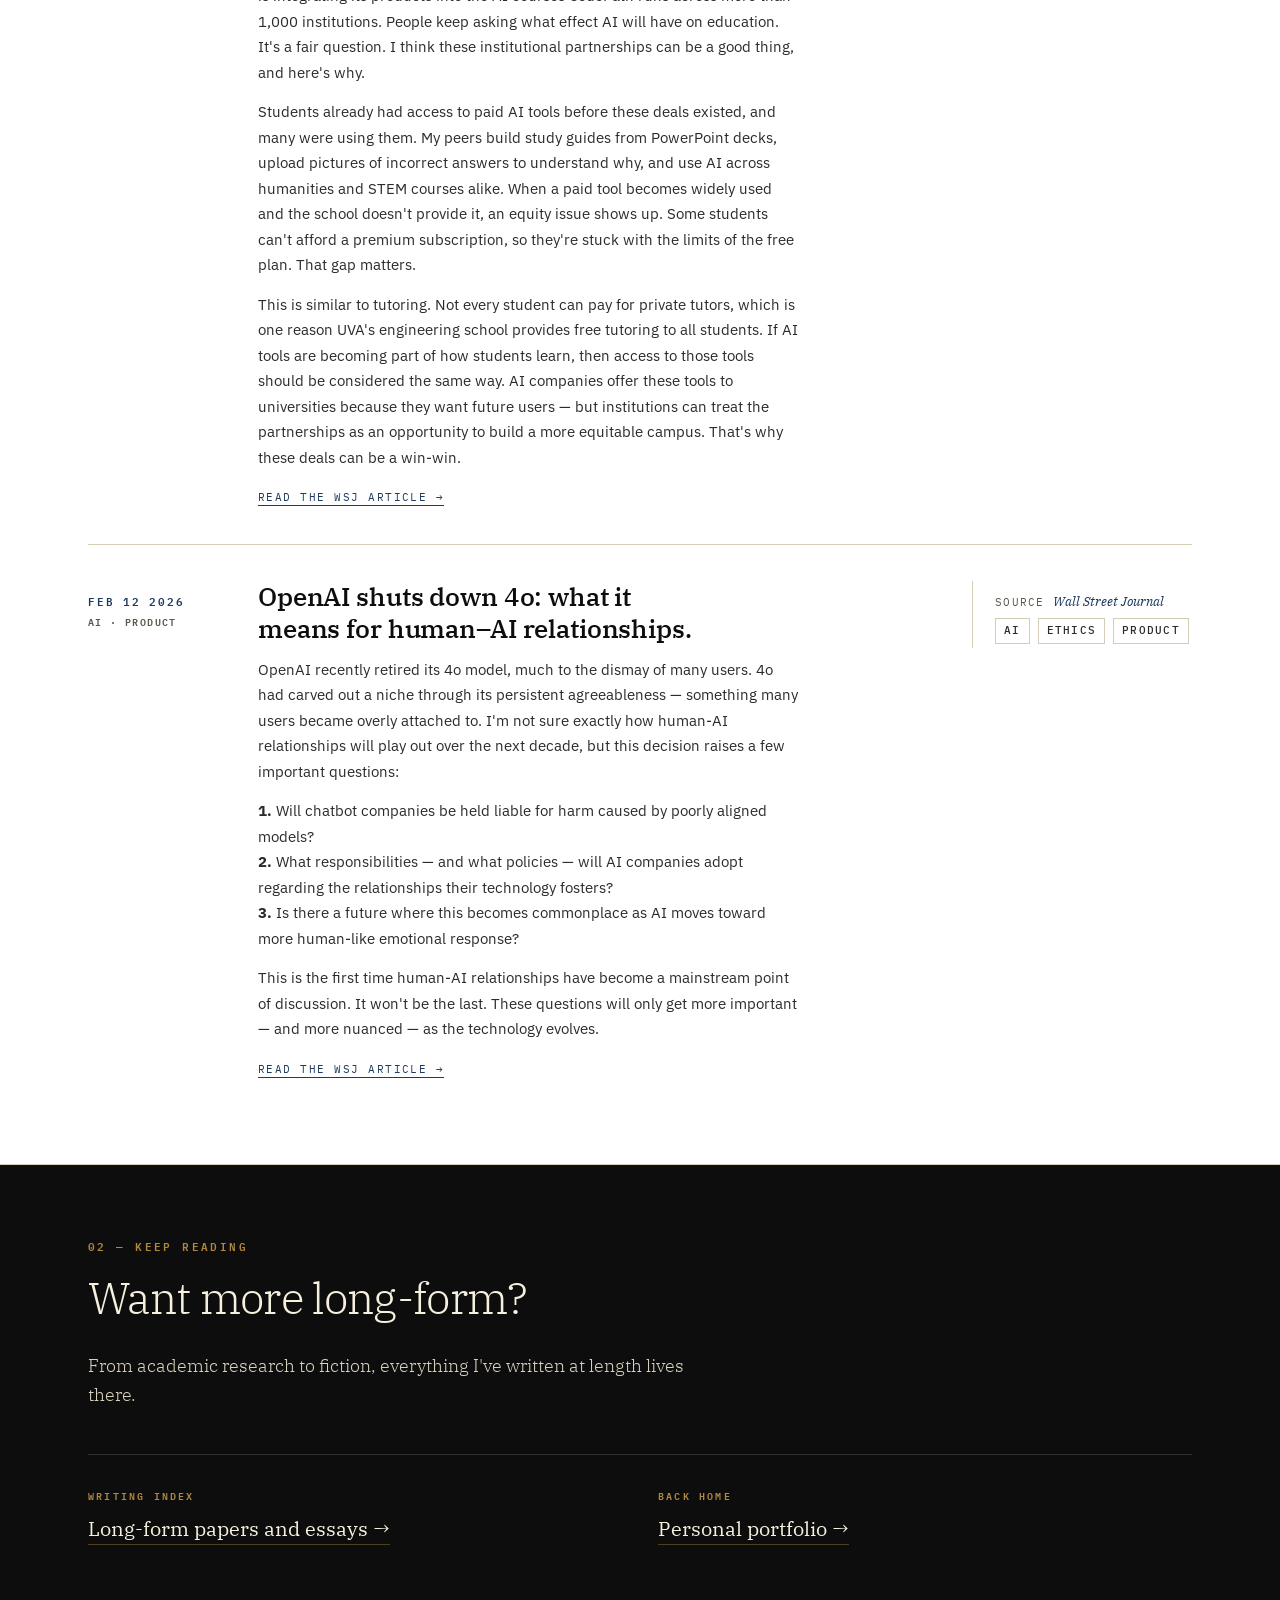
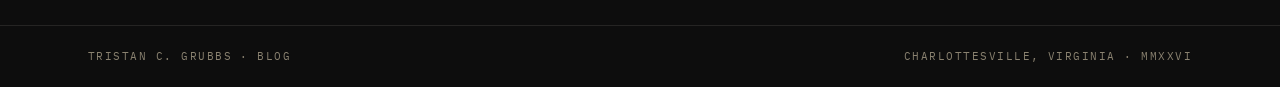
==== commit dbea5505: "feat: light mode design system, memo.css, and site-wide content updates - Add .gitignore (excludes A" ====
--- a/blog/index.html
+++ b/blog/index.html
@@ -1,252 +1,147 @@
 <!doctype html>
 <html lang="en">
 <head>
-  <meta charset="utf-8" />
-  <meta name="viewport" content="width=device-width, initial-scale=1" />
-  <title>Blog | Tristan Grubbs</title>
-  <meta name="description" content="Short thoughts on tech, AI, data, and what I'm learning." />
+<meta charset="utf-8" />
+<meta name="viewport" content="width=1280" />
+<title>Blog — Tristan C. Grubbs</title>
+<link rel="preconnect" href="https://fonts.googleapis.com">
+<link rel="preconnect" href="https://fonts.gstatic.com" crossorigin>
+<link rel="stylesheet" href="https://fonts.googleapis.com/css2?family=IBM+Plex+Serif:ital,wght@0,300;0,400;0,500;0,600;1,300;1,400;1,500&family=IBM+Plex+Sans:wght@400;500;600&family=IBM+Plex+Mono:wght@400;500&display=swap" />
+<link rel="stylesheet" href="memo.css" />
+</head>
+<body>
+<div class="doc inner">
 
-  <!-- Font -->
-  <link rel="preconnect" href="https://fonts.googleapis.com">
-  <link rel="preconnect" href="https://fonts.gstatic.com" crossorigin>
-  <link href="https://fonts.googleapis.com/css2?family=Space+Grotesk:wght@400;500;600;700&display=swap" rel="stylesheet">
-
-  <link rel="stylesheet" href="../styles.css" />
-</head>
-
-<body>
-  <!-- Ambient background -->
-  <div class="bg">
-    <div class="bg__blob bg__blob--a"></div>
-    <div class="bg__blob bg__blob--b"></div>
-    <div class="bg__grid"></div>
-  </div>
-
-  <!-- Header -->
-  <header class="site-header" data-elevate>
-    <div class="container header-inner">
-      <a class="brand" href="/" aria-label="Home">
-        <span class="brand-mark" aria-hidden="true"></span>
-        <span class="brand-name">Tristan Grubbs</span>
-      </a>
-
-      <nav class="site-nav" aria-label="Primary">
-        <a class="nav-link" href="/#hero">Me</a>
-        <a class="nav-link" data-zone="projects" href="/#projects">Projects</a>
-        <a class="nav-link" data-zone="work" href="/#work">Work</a>
-        <a class="nav-link" data-zone="explore" href="/#explore">Explore</a>
-        <a class="nav-link" data-zone="contact" href="/#contact">Contact</a>
-      </nav>
-
-      <div class="header-cta">
-        <a class="button button-ghost" href="/blog">Blog</a>
-        <a class="button button-primary" href="../Tristan Grubbs Resume.pdf" target="_blank" rel="noopener">Resume</a>
-        <a class="button button-ghost" href="/#contact">Contact</a>
-      </div>
-
-      <button class="menu-toggle" id="menuToggle" type="button" aria-label="Open menu" aria-expanded="false">
-        <span></span><span></span><span></span>
-      </button>
-    </div>
-
-    <div class="mobile-nav" id="mobileNav" aria-hidden="true">
-      <div class="container mobile-nav-inner">
-        <a class="mobile-link" href="/#hero">Me</a>
-        <a class="mobile-link" href="/#projects">Projects</a>
-        <a class="mobile-link" href="/#work">Work</a>
-        <a class="mobile-link" href="/#explore">Explore</a>
-        <a class="mobile-link" href="/#contact">Contact</a>
-        <a class="mobile-link" href="/blog">Blog</a>
-        <a class="mobile-link" href="../Tristan Grubbs Resume.pdf" target="_blank" rel="noopener">Resume</a>
-      </div>
+  <header class="doc-head">
+    <a class="name serif" href="../" style="text-decoration:none;color:inherit;">
+      Tristan C. Grubbs
+      <small>Charlottesville, Virginia</small>
+    </a>
+    <nav class="doc-nav">
+      <a href="../#opening">Opening</a>
+      <a href="../#work">Selected Work</a>
+      <a href="../#background">Background</a>
+      <a href="../writing/">Writing</a>
+      <a href="../#touch">In Touch</a>
+    </nav>
+    <div class="doc-meta">
+      Blog index<br/>
+      Updated May 2026
     </div>
   </header>
 
-  <main id="top">
-    <!-- BLOG -->
-    <section class="hero section">
-      <div class="container">
-        <div class="section__head reveal">
-          <h1 class="h2">Blog</h1>
-          <p class="lead">
-            Short thoughts on recent tech and business headlines.<br>
-            <span class="muted" style="font-size: 0.85em;">(All thoughts are my own. All posts are grammar-checked and posted by Claude Opus 4.5)</span>
-          </p>
+  <section class="title-block">
+    <div>
+      <h1 class="title">Short notes on business and AI.</h1>
+      <p class="deck">Brief commentary on recent stories I found interesting. Mostly on business and technology. All thoughts are my own.</p>
+    </div>
+  </section>
+
+  <section class="sec" id="posts">
+    <header class="sec-head">
+      <div class="sec-num">01</div>
+      <h2 class="sec-title">Recent.</h2>
+      <div class="sec-meta">Latest first</div>
+    </header>
+
+    <article class="post">
+      <div class="post-date">
+        Mar 10 2026
+        <em>Business · Strategy</em>
+      </div>
+      <div class="post-body">
+        <h3>How Lego grew up: the power of experimenting when you're already winning.</h3>
+        <p>Lego posted record sales last year with net profit up 21%, driven by strong growth across Europe and the Americas and emerging gains in the Middle East and Africa. The company kept pouring capital into infrastructure &mdash; new facilities in Vietnam, Virginia, Hungary, Mexico, and China. By every metric, Lego is in a strong position.</p>
+        <p>The interesting question isn't whether Lego is winning. It's how a company already dominant in its core markets unlocked another lane of growth. The Icons and Botanical collections are a large part of the answer: both have been remarkably successful in reaching adult consumers &mdash; premium Icons sets, gift-ready Botanical sets &mdash; positioning Lego against flowers and plants in the gifting category.</p>
+        <p>There's precedent. Call of Duty found massive commercial success despite an M rating; Catan helped trigger an adult board-game renaissance. Lego joins a list of brands that expanded their ceiling by rethinking who their audience actually was.</p>
+        <p>The lesson I keep coming back to: Lego didn't need Icons or Botanical to survive. They were already dominant. But the willingness to experiment <em>from a position of strength</em> &mdash; not just when struggling &mdash; unlocked growth that playing it safe never would have. The most useful version of experimentation isn't desperation. It's discipline practiced when nothing is forcing your hand.</p>
+        <a class="post-read" href="https://www.wsj.com/business/earnings/lego-sales-outpace-global-toy-market-to-hit-new-record-ce4e29ca" target="_blank" rel="noopener">Read the WSJ article →</a>
+      </div>
+      <aside class="post-side">
+        Source
+        <a class="src" href="https://www.wsj.com/business/earnings/lego-sales-outpace-global-toy-market-to-hit-new-record-ce4e29ca" target="_blank" rel="noopener">Wall Street Journal</a>
+        <div class="tag-row">
+          <span>Strategy</span>
+          <span>Growth</span>
+          <span>CPG</span>
         </div>
+      </aside>
+    </article>
 
-        <div class="blog-feed" style="margin-top: 32px;">
+    <article class="post">
+      <div class="post-date">
+        Feb 16 2026
+        <em>AI · Higher Ed</em>
+      </div>
+      <div class="post-body">
+        <h3>AI is reshaping education, and the deals schools are making.</h3>
+        <p>At UVA there are still plenty of professors who disagree with any use of AI in learning. But across higher education, universities are starting to embrace the changes AI is bringing.</p>
+        <p>Anthropic's partnership with CodePath is a clear example: the maker of Claude is integrating its products into the AI courses CodePath runs across more than 1,000 institutions. People keep asking what effect AI will have on education. It's a fair question. I think these institutional partnerships can be a good thing, and here's why.</p>
+        <p>Students already had access to paid AI tools before these deals existed, and many were using them. My peers build study guides from PowerPoint decks, upload pictures of incorrect answers to understand why, and use AI across humanities and STEM courses alike. When a paid tool becomes widely used and the school doesn't provide it, an equity issue shows up. Some students can't afford a premium subscription, so they're stuck with the limits of the free plan. That gap matters.</p>
+        <p>This is similar to tutoring. Not every student can pay for private tutors, which is one reason UVA's engineering school provides free tutoring to all students. If AI tools are becoming part of how students learn, then access to those tools should be considered the same way. AI companies offer these tools to universities because they want future users &mdash; but institutions can treat the partnerships as an opportunity to build a more equitable campus. That's why these deals can be a win-win.</p>
+        <a class="post-read" href="https://www.wsj.com/tech/ai/anthropic-takes-big-step-in-ai-race-to-reshape-college-coding-courses-04c48372" target="_blank" rel="noopener">Read the WSJ article →</a>
+      </div>
+      <aside class="post-side">
+        Source
+        <a class="src" href="https://www.wsj.com/tech/ai/anthropic-takes-big-step-in-ai-race-to-reshape-college-coding-courses-04c48372" target="_blank" rel="noopener">Wall Street Journal</a>
+        <div class="tag-row">
+          <span>AI</span>
+          <span>Education</span>
+          <span>Equity</span>
+        </div>
+      </aside>
+    </article>
 
-          <!-- Lego Experimentation -->
-          <article class="blog-post reveal" data-expanded="false">
-            <div class="blog-post__preview">
-              <time class="blog-post__date" datetime="2026-03-10">Mar 10, 2026</time>
-              <h3 class="blog-post__title">How Lego Grew Up: The Power of Experimenting Even When You're Already Winning</h3>
-              <span class="blog-post__expand-hint">Click to read &rarr;</span>
-            </div>
-            <div class="blog-post__full">
-              <div class="blog-post__full-header">
-                <time class="blog-post__date" datetime="2026-03-10">Mar 10, 2026</time>
-                <button class="blog-post__collapse" type="button" aria-label="Collapse post">&times;</button>
-              </div>
-              <h3 class="blog-post__title">How Lego Grew Up: The Power of Experimenting Even When You're Already Winning</h3>
-              <div class="blog-post__content">
-                <p>
-                  Lego had record sales last year, with net profit increasing 21%. The company saw strong growth across Europe and the Americas, its largest markets, as well as in smaller but emerging markets in the Middle East and Africa.
-                  They continued investing heavily in infrastructure, with new facilities in Vietnam, Virginia, Hungary, Mexico, and China. It's clear that Lego is in a strong position.
-                </p>
-                <p>
-                  But how did a company that has long had a large presence in Europe and America achieve this kind of growth? An important piece of the puzzle is the Icons and Botanical collections.
-                  Both have been remarkably successful in reaching adult consumers. Targeting adults allows Lego to sell premium sets, like many in the Icons collection, as well as gift-ready sets, like the Botanical line, which positions Lego products as an alternative to traditional gifts like flowers or plants.
-                </p>
-                <p>
-                  This isn't without precedent. Other entertainment industries have pulled off a similar feat. Call of Duty found massive commercial success despite being a Mature-rated title.
-                  More recently, Catan has become a staple among adult buyers and helped spark a broader board game renaissance. Lego joins a growing list of brands that expanded their ceiling by rethinking who their audience actually is.
-                </p>
-                <p>
-                  At its core, Lego tapped into something deeply human: the desire to reconnect with an experience many people had as children, or to recreate the joy they once watched their own kids have.
-                  That emotional pull is hard to manufacture, but Lego found a way to make it tangible and premium.
-                </p>
-                <p>
-                  And perhaps the most important lesson here is about experimentation. Lego didn't need the Icons or Botanical lines to survive. They were already a dominant, beloved brand.
-                  But by taking the risk to try something new, they unlocked a level of growth that playing it safe never would have allowed. That's the real power of experimentation in business: not just pivoting when you're struggling, but being bold enough to push further when you're already succeeding.
-                </p>
-                <a class="link" href="https://www.wsj.com/business/earnings/lego-sales-outpace-global-toy-market-to-hit-new-record-ce4e29ca?gaa_at=eafs&gaa_n=AWEtsqeDqE54Q9H3KxZwHFDXbUj7_ptj6TZA1sZ25NIXndJpFyxl5Y9w1WSWyNiJtiE%3D&gaa_ts=69b08265&gaa_sig=jkDmacHmJT5RYVdm-2N4eBjO_QYQ78pJP8NQfwYyV6gCJht_CSmE0b1N3XZum3TcnDZapmRzCT92sTboP7VI2A%3D%3D" target="_blank" rel="noopener">Read the WSJ article &rarr;</a>
-              </div>
-            </div>
-          </article>
+    <article class="post">
+      <div class="post-date">
+        Feb 12 2026
+        <em>AI · Product</em>
+      </div>
+      <div class="post-body">
+        <h3>OpenAI shuts down 4o: what it means for human–AI relationships.</h3>
+        <p>OpenAI recently retired its 4o model, much to the dismay of many users. 4o had carved out a niche through its persistent agreeableness &mdash; something many users became overly attached to. I'm not sure exactly how human-AI relationships will play out over the next decade, but this decision raises a few important questions:</p>
+        <p><strong>1.</strong> Will chatbot companies be held liable for harm caused by poorly aligned models?<br/>
+           <strong>2.</strong> What responsibilities &mdash; and what policies &mdash; will AI companies adopt regarding the relationships their technology fosters?<br/>
+           <strong>3.</strong> Is there a future where this becomes commonplace as AI moves toward more human-like emotional response?</p>
+        <p>This is the first time human-AI relationships have become a mainstream point of discussion. It won't be the last. These questions will only get more important &mdash; and more nuanced &mdash; as the technology evolves.</p>
+        <a class="post-read" href="https://www.wsj.com/tech/ai/chatgpt-4o-openai-315138b8" target="_blank" rel="noopener">Read the WSJ article →</a>
+      </div>
+      <aside class="post-side">
+        Source
+        <a class="src" href="https://www.wsj.com/tech/ai/chatgpt-4o-openai-315138b8" target="_blank" rel="noopener">Wall Street Journal</a>
+        <div class="tag-row">
+          <span>AI</span>
+          <span>Ethics</span>
+          <span>Product</span>
+        </div>
+      </aside>
+    </article>
 
-          <!-- AI in Education Deals -->
-          <article class="blog-post reveal" data-expanded="false">
-            <div class="blog-post__preview">
-              <time class="blog-post__date" datetime="2026-02-16">Feb 16, 2026</time>
-              <h3 class="blog-post__title">AI Is Reshaping Education and the Deals Schools Are Making</h3>
-              <span class="blog-post__expand-hint">Click to read &rarr;</span>
-            </div>
-            <div class="blog-post__full">
-              <div class="blog-post__full-header">
-                <time class="blog-post__date" datetime="2026-02-16">Feb 16, 2026</time>
-                <button class="blog-post__collapse" type="button" aria-label="Collapse post">&times;</button>
-              </div>
-              <h3 class="blog-post__title">AI Is Reshaping Education and the Deals Schools Are Making</h3>
-              <div class="blog-post__content">
-                <p>
-                  At the University of Virginia, there are still plenty of professors who disagree with using AI in any way while learning.
-                  But across higher education, it looks like universities are starting to embrace the changes AI is bringing.
-                </p>
-                <p>
-                  One example is Anthropic, the creator of &ldquo;Claude Code,&rdquo; partnering with CodePath, a nonprofit that supports over
-                  1,000 educational institutions nationwide. CodePath plans to integrate Claude products into its AI courses. With partnerships
-                  like this, people keep asking what effect AI will have on education. That&rsquo;s a fair question, but I think these AI deals with
-                  institutions can be a good thing, and here&rsquo;s why.
-                </p>
-                <p>
-                  Students already had access to paid AI tools before these partnerships existed, and many were already using them. My peers use AI to build study
-                  guides from PowerPoint presentations, upload pictures of questions they got wrong to understand why, and do similar tasks across classes, from the
-                  humanities to STEM.
-                </p>
-                <p>
-                  When a paid tool becomes widely used and the school doesn&rsquo;t provide it, an equity issue naturally shows up. Some students can&rsquo;t afford a premium
-                  AI subscription each month, which means they&rsquo;re stuck with the limitations of free plans. That gap matters.
-                </p>
-                <p>
-                  This is similar to tutoring. Not every student can pay for private tutors, which is one reason schools like the UVA School of Engineering and Applied
-                  Science provide free tutoring to all students. If AI tools are becoming part of how students learn, then access to those tools should be considered in
-                  the same way. AI companies offer tools to universities because they want future users, but institutions can treat these partnerships as an opportunity
-                  to build a more equitable environment on campus.
-                </p>
-                <p>That&rsquo;s why these deals can be a win-win.</p>
-                <a class="link" href="https://www.wsj.com/tech/ai/anthropic-takes-big-step-in-ai-race-to-reshape-college-coding-courses-04c48372" target="_blank" rel="noopener">Read the WSJ article &rarr;</a>
-              </div>
-            </div>
-          </article>
+  </section>
 
-          <!-- OpenAI 4o Shutdown -->
-          <article class="blog-post reveal" data-expanded="false">
-            <div class="blog-post__preview">
-              <time class="blog-post__date" datetime="2026-02-12">Feb 12, 2026</time>
-              <h3 class="blog-post__title">OpenAI Shuts Down 4o: What It Means for Human-AI Relationships</h3>
-              <span class="blog-post__expand-hint">Click to read &rarr;</span>
-            </div>
-            <div class="blog-post__full">
-              <div class="blog-post__full-header">
-                <time class="blog-post__date" datetime="2026-02-12">Feb 12, 2026</time>
-                <button class="blog-post__collapse" type="button" aria-label="Collapse post">&times;</button>
-              </div>
-              <h3 class="blog-post__title">OpenAI Shuts Down 4o: What It Means for Human-AI Relationships</h3>
-              <div class="blog-post__content">
-                <p>
-                  Recently, OpenAI decided to shut down its 4o model, much to the dismay of many users.
-                  4o had carved out a niche due to its persistent agreeableness&mdash;something many users became
-                  overly attached to. I'm not sure exactly how human-AI relationships will play out over the
-                  coming years, but this decision raises some important questions and concerns.
-                </p>
-                <p><strong>A few things I'm thinking about:</strong></p>
-                <ol>
-                  <li>Will chatbot companies be held liable for harm caused by poorly aligned models?</li>
-                  <li>What responsibility&mdash;and what policies&mdash;will AI companies adopt regarding the relationships their technology fosters?</li>
-                  <li>Is there a future where this becomes commonplace as AI improves toward AGI and human-like emotional responses?</li>
-                </ol>
-                <p>
-                  This is the first major case of human-AI relationships becoming a mainstream point of discussion,
-                  but it won't be the last. These questions will only grow more important&mdash;and more nuanced&mdash;as the
-                  technology continues to evolve.
-                </p>
-                <a class="link" href="https://www.wsj.com/tech/ai/chatgpt-4o-openai-315138b8" target="_blank" rel="noopener">Read the WSJ article &rarr;</a>
-              </div>
-            </div>
-          </article>
+  <section class="touch" id="touch">
+    <p class="touch-num">02 — Keep reading</p>
+    <h2 class="touch-title">Want more long-form?</h2>
+    <p class="touch-body">
+      From academic research to fiction, everything I've written at length lives there.
+    </p>
+    <div class="touch-grid" style="grid-template-columns: 1fr 1fr;">
+      <div class="touch-contact">
+        <p class="k">Writing index</p>
+        <a class="v" href="../writing/">Long-form papers and essays →</a>
+      </div>
+      <div class="touch-contact">
+        <p class="k">Back home</p>
+        <a class="v" href="../">Personal portfolio →</a>
+      </div>
+    </div>
+  </section>
 
-          <!--
-          =====================================================================
-          TEMPLATE FOR NEW POSTS - Copy this block and fill in your content
-          =====================================================================
+  <footer class="foot">
+    <div>Tristan C. Grubbs &middot; Blog</div>
+    <div>Charlottesville, Virginia · MMXXVI</div>
+  </footer>
 
-          <article class="blog-post reveal" data-expanded="false">
-            <div class="blog-post__preview">
-              <time class="blog-post__date" datetime="YYYY-MM-DD">Mon DD, YYYY</time>
-              <h3 class="blog-post__title">Post Title</h3>
-              <span class="blog-post__expand-hint">Click to read &rarr;</span>
-            </div>
-            <div class="blog-post__full">
-              <div class="blog-post__full-header">
-                <time class="blog-post__date" datetime="YYYY-MM-DD">Mon DD, YYYY</time>
-                <button class="blog-post__collapse" type="button" aria-label="Collapse post">&times;</button>
-              </div>
-              <h3 class="blog-post__title">Post Title</h3>
-              <div class="blog-post__content">
-                <p>
-                  Your post content here. You can have multiple paragraphs.
-                </p>
-                <p>
-                  Add more paragraphs as needed.
-                </p>
-                <a class="link" href="URL" target="_blank" rel="noopener">Related link &rarr;</a>
-              </div>
-            </div>
-          </article>
-
-          =====================================================================
-          -->
-
-        </div>
-      </div>
-    </section>
-
-    <!-- FOOTER -->
-    <section class="section">
-      <div class="container">
-        <footer class="footer">
-          <div class="footer__left">
-            <span class="muted">&copy; <span id="year"></span> Tristan Grubbs</span>
-          </div>
-          <div class="footer__right">
-            <a class="link" href="/">&larr; Back to Home</a>
-          </div>
-        </footer>
-      </div>
-    </section>
-  </main>
-
-  <script src="../script.js"></script>
+</div>
 </body>
 </html>
--- a/blog/memo.css
+++ b/blog/memo.css
@@ -0,0 +1,1170 @@
+
+  :root {
+    --paper:   #ffffff;
+    --paper-2: #f6f3ec;          /* manila */
+    --paper-3: #ece6d4;
+    --rule:    #1a1a1a;
+    --rule-2:  #d4cdb7;
+    --rule-3:  #e6e0cf;
+    --ink:     #0d0d0d;
+    --ink-2:   #2b2b2b;
+    --muted:   #5e584c;
+    --subtle:  #8c8676;
+    --accent:  #1e3a5f;          /* navy — the only color */
+    --accent-2:#2a4d7a;
+    --gold:    #b08842;          /* sparing, deep section only */
+  }
+  *, *::before, *::after { box-sizing: border-box; }
+  html, body { margin: 0; background: var(--paper-2); }
+  body {
+    font-family: "IBM Plex Sans", "Helvetica Neue", Arial, sans-serif;
+    font-size: 15px;
+    line-height: 1.6;
+    color: var(--ink-2);
+    -webkit-font-smoothing: antialiased;
+  }
+  .serif { font-family: "IBM Plex Serif", Georgia, serif; }
+  .mono  { font-family: "IBM Plex Mono", ui-monospace, monospace; }
+
+  .doc {
+    width: 1280px;
+    margin: 0 auto;
+    background: var(--paper);
+    box-shadow: 0 0 0 1px rgba(0,0,0,.04), 0 30px 60px rgba(0,0,0,.06);
+  }
+
+  /* ───── HEADER ──────────────────────────────────────────── */
+  .doc-head {
+    padding: 56px 88px 36px;
+    border-bottom: 1px solid var(--rule-2);
+    display: grid;
+    grid-template-columns: auto 1fr auto;
+    align-items: center;
+    gap: 48px;
+  }
+  .name {
+    font-family: "IBM Plex Serif", Georgia, serif;
+    font-weight: 400;
+    font-size: 22px;
+    color: var(--ink);
+    letter-spacing: -.005em;
+    line-height: 1.1;
+  }
+  .name small {
+    display: block;
+    font-family: "IBM Plex Mono", monospace;
+    font-size: 10.5px;
+    letter-spacing: .18em;
+    text-transform: uppercase;
+    color: var(--muted);
+    margin-top: 6px;
+    font-weight: 500;
+  }
+  .doc-nav {
+    display: flex;
+    justify-content: center;
+    gap: 30px;
+    font-family: "IBM Plex Mono", monospace;
+    font-size: 11px;
+    letter-spacing: .18em;
+    text-transform: uppercase;
+    color: var(--ink-2);
+  }
+  .doc-nav a {
+    color: inherit;
+    text-decoration: none;
+    padding-bottom: 3px;
+    border-bottom: 1px solid transparent;
+  }
+  .doc-nav a:hover { color: var(--accent); border-bottom-color: var(--accent); }
+  .doc-meta {
+    font-family: "IBM Plex Mono", monospace;
+    font-size: 10.5px;
+    letter-spacing: .14em;
+    text-transform: uppercase;
+    color: var(--muted);
+    text-align: right;
+    line-height: 1.7;
+  }
+
+  /* ───── TITLE BLOCK ─────────────────────────────────────── */
+  .title-block {
+    padding: 72px 88px 56px;
+    border-bottom: 1px solid var(--rule-2);
+    display: grid;
+    grid-template-columns: 1fr 280px;
+    gap: 72px;
+    align-items: end;
+  }
+  .title {
+    font-family: "IBM Plex Serif", Georgia, serif;
+    font-weight: 300;
+    font-size: 64px;
+    line-height: 1.02;
+    letter-spacing: -.022em;
+    color: var(--ink);
+    margin: 0 0 22px;
+    text-wrap: balance;
+    max-width: 18ch;
+  }
+  .deck {
+    font-family: "IBM Plex Serif", Georgia, serif;
+    font-weight: 300;
+    font-size: 19px;
+    line-height: 1.55;
+    color: var(--ink-2);
+    margin: 0;
+    max-width: 58ch;
+  }
+
+  /* Contents */
+  .toc {
+    border-left: 2px solid var(--accent);
+    padding: 4px 0 4px 18px;
+    font-family: "IBM Plex Mono", monospace;
+    font-size: 11px;
+    line-height: 2;
+    text-transform: uppercase;
+    letter-spacing: .14em;
+  }
+  .toc-h {
+    color: var(--accent);
+    font-weight: 600;
+    margin-bottom: 6px;
+    font-size: 10.5px;
+    letter-spacing: .2em;
+  }
+  .toc a {
+    display: flex;
+    justify-content: space-between;
+    color: var(--ink);
+    text-decoration: none;
+    padding: 1px 0;
+  }
+  .toc a span:last-child { color: var(--muted); }
+  .toc a:hover { color: var(--accent); }
+
+  /* ───── SECTION SCAFFOLDING ─────────────────────────────── */
+  .sec { padding: 64px 88px 48px; border-bottom: 1px solid var(--rule-2); }
+
+  .sec-head {
+    display: grid;
+    grid-template-columns: 80px 1fr auto;
+    gap: 28px;
+    align-items: baseline;
+    padding-bottom: 18px;
+    border-bottom: 2px solid var(--rule);
+    margin-bottom: 40px;
+  }
+  .sec-num {
+    font-family: "IBM Plex Mono", monospace;
+    font-size: 11px;
+    font-weight: 500;
+    letter-spacing: .2em;
+    text-transform: uppercase;
+    color: var(--accent);
+    line-height: 1;
+    padding-top: 6px;
+  }
+  .sec-title {
+    font-family: "IBM Plex Serif", Georgia, serif;
+    font-weight: 400;
+    font-size: 32px;
+    line-height: 1.08;
+    color: var(--ink);
+    margin: 0;
+    letter-spacing: -.01em;
+  }
+  .sec-meta {
+    font-family: "IBM Plex Mono", monospace;
+    font-size: 10.5px;
+    letter-spacing: .16em;
+    text-transform: uppercase;
+    color: var(--muted);
+  }
+
+  /* ───── OPENING NOTE ────────────────────────────────────── */
+  .opener {
+    display: grid;
+    grid-template-columns: 1fr 1fr;
+    gap: 56px;
+    align-items: start;
+  }
+  .opener-body p {
+    font-family: "IBM Plex Serif", Georgia, serif;
+    font-weight: 400;
+    font-size: 18px;
+    line-height: 1.65;
+    color: var(--ink-2);
+    margin: 0 0 16px;
+    max-width: 56ch;
+  }
+  .opener-body p:first-child::first-letter {
+    font-family: "IBM Plex Serif", Georgia, serif;
+    font-weight: 400;
+    font-size: 56px;
+    line-height: .9;
+    float: left;
+    padding: 6px 10px 0 0;
+    color: var(--accent);
+  }
+  .opener-body p:last-child { margin-bottom: 0; }
+
+  .opener-aside {
+    background: var(--paper-2);
+    border-left: 2px solid var(--accent);
+    padding: 24px 26px;
+    font-size: 14px;
+    line-height: 1.6;
+    color: var(--ink-2);
+  }
+  .opener-aside .a-h {
+    font-family: "IBM Plex Mono", monospace;
+    font-size: 10.5px;
+    letter-spacing: .2em;
+    text-transform: uppercase;
+    color: var(--accent);
+    font-weight: 600;
+    margin-bottom: 14px;
+  }
+  .opener-aside dl {
+    margin: 0;
+    display: grid;
+    grid-template-columns: 110px 1fr;
+    gap: 10px 16px;
+  }
+  .opener-aside dt {
+    font-family: "IBM Plex Mono", monospace;
+    font-size: 10px;
+    letter-spacing: .14em;
+    text-transform: uppercase;
+    color: var(--muted);
+    padding-top: 3px;
+  }
+  .opener-aside dd {
+    margin: 0;
+    font-family: "IBM Plex Serif", Georgia, serif;
+    font-size: 15px;
+    color: var(--ink);
+  }
+  .opener-aside dd em {
+    font-style: normal;
+    color: var(--muted);
+    font-size: 13px;
+    display: block;
+    margin-top: 2px;
+  }
+
+  /* ───── PROJECTS ────────────────────────────────────────── */
+  .project {
+    display: grid;
+    grid-template-columns: 72px 1fr 280px;
+    gap: 40px;
+    padding: 36px 0;
+    border-bottom: 1px solid var(--rule-2);
+    align-items: start;
+  }
+  .project:last-child { border-bottom: 0; }
+
+  .p-index {
+    font-family: "IBM Plex Mono", monospace;
+    font-size: 11px;
+    letter-spacing: .2em;
+    text-transform: uppercase;
+    color: var(--accent);
+    line-height: 1.6;
+    font-weight: 500;
+  }
+  .p-index strong {
+    display: block;
+    font-family: "IBM Plex Serif", Georgia, serif;
+    font-weight: 400;
+    font-size: 26px;
+    color: var(--ink);
+    margin-top: 4px;
+    letter-spacing: 0;
+    text-transform: none;
+  }
+
+  .p-body h3 {
+    font-family: "IBM Plex Serif", Georgia, serif;
+    font-weight: 500;
+    font-size: 26px;
+    line-height: 1.2;
+    color: var(--ink);
+    margin: 0 0 8px;
+    letter-spacing: -.005em;
+    text-wrap: balance;
+  }
+  .p-body .p-meta {
+    font-family: "IBM Plex Mono", monospace;
+    font-size: 10.5px;
+    letter-spacing: .14em;
+    text-transform: uppercase;
+    color: var(--muted);
+    margin: 0 0 16px;
+  }
+  .p-body .p-meta .role {
+    color: var(--accent);
+    font-weight: 600;
+  }
+  .p-body p {
+    margin: 0 0 12px;
+    font-size: 14.5px;
+    line-height: 1.65;
+    color: var(--ink-2);
+    max-width: 64ch;
+  }
+  .p-body p:last-child { margin-bottom: 0; }
+
+  .p-link {
+    font-family: "IBM Plex Mono", monospace;
+    font-size: 10.5px;
+    letter-spacing: .14em;
+    text-transform: uppercase;
+    color: var(--accent);
+    text-decoration: none;
+    border-bottom: 1px solid var(--accent);
+    padding-bottom: 1px;
+    display: inline-block;
+    margin-top: 12px;
+  }
+
+  /* sidecar — quieter; no "Findings" header */
+  .p-aside {
+    border-left: 1px solid var(--rule-2);
+    padding: 4px 0 4px 22px;
+  }
+  .p-aside .num {
+    font-family: "IBM Plex Serif", Georgia, serif;
+    font-weight: 400;
+    font-size: 36px;
+    line-height: 1;
+    color: var(--accent);
+    letter-spacing: -.01em;
+  }
+  .p-aside .cap {
+    font-family: "IBM Plex Mono", monospace;
+    font-size: 10px;
+    letter-spacing: .16em;
+    text-transform: uppercase;
+    color: var(--muted);
+    margin-top: 6px;
+    line-height: 1.5;
+  }
+  .p-aside .row + .row { margin-top: 18px; padding-top: 18px; border-top: 1px solid var(--rule-3); }
+
+  .p-aside ul {
+    margin: 0;
+    padding: 0;
+    list-style: none;
+    font-size: 13px;
+    line-height: 1.6;
+    color: var(--ink-2);
+  }
+  .p-aside ul li {
+    display: grid;
+    grid-template-columns: 14px 1fr;
+    gap: 8px;
+    margin-bottom: 6px;
+  }
+  .p-aside ul li::before {
+    content: "—";
+    color: var(--accent);
+    font-family: "IBM Plex Mono", monospace;
+  }
+
+  /* Compact project entries — one sentence + one takeaway */
+  .work-more {
+    margin-top: 36px;
+    padding-top: 28px;
+    border-top: 2px solid var(--rule);
+  }
+  .work-more-h {
+    font-family: "IBM Plex Mono", monospace;
+    font-size: 10.5px;
+    letter-spacing: .2em;
+    text-transform: uppercase;
+    color: var(--muted);
+    margin: 0 0 24px;
+    font-weight: 500;
+  }
+  .project-mini {
+    display: grid;
+    grid-template-columns: 72px 1fr 280px;
+    gap: 40px;
+    padding: 22px 0;
+    border-bottom: 1px solid var(--rule-2);
+    align-items: baseline;
+  }
+  .project-mini:last-child { border-bottom: 0; }
+  .pm-index {
+    font-family: "IBM Plex Mono", monospace;
+    font-size: 11px;
+    letter-spacing: .2em;
+    text-transform: uppercase;
+    color: var(--accent);
+    font-weight: 500;
+  }
+  .pm-index strong {
+    display: inline-block;
+    font-family: "IBM Plex Serif", Georgia, serif;
+    font-weight: 400;
+    font-size: 18px;
+    color: var(--ink);
+    letter-spacing: 0;
+    text-transform: none;
+    margin-right: 10px;
+  }
+  .pm-body h3 {
+    font-family: "IBM Plex Serif", Georgia, serif;
+    font-weight: 500;
+    font-size: 18px;
+    line-height: 1.3;
+    color: var(--ink);
+    margin: 0 0 6px;
+    letter-spacing: -.005em;
+  }
+  .pm-body p {
+    margin: 0;
+    font-size: 14px;
+    line-height: 1.6;
+    color: var(--ink-2);
+    max-width: 60ch;
+  }
+  .pm-takeaway {
+    border-left: 1px solid var(--rule-2);
+    padding: 0 0 0 22px;
+  }
+  .pm-takeaway .lbl {
+    font-family: "IBM Plex Mono", monospace;
+    font-size: 10px;
+    letter-spacing: .18em;
+    text-transform: uppercase;
+    color: var(--accent);
+    font-weight: 600;
+    margin-bottom: 6px;
+  }
+  .pm-takeaway p {
+    margin: 0;
+    font-family: "IBM Plex Serif", Georgia, serif;
+    font-style: italic;
+    font-weight: 400;
+    font-size: 14.5px;
+    line-height: 1.5;
+    color: var(--ink-2);
+  }
+
+  /* ───── BACKGROUND (Experience) — table ─────────────────── */
+  .bg-table {
+    width: 100%;
+    border-collapse: collapse;
+    font-size: 14.5px;
+  }
+  .bg-table thead th {
+    text-align: left;
+    font-family: "IBM Plex Mono", monospace;
+    font-size: 10.5px;
+    letter-spacing: .16em;
+    text-transform: uppercase;
+    color: var(--muted);
+    padding: 0 18px 14px 0;
+    border-bottom: 2px solid var(--rule);
+    font-weight: 500;
+  }
+  .bg-table thead th:last-child { padding-right: 0; }
+  .bg-table tbody td {
+    padding: 26px 18px 26px 0;
+    border-bottom: 1px solid var(--rule-2);
+    vertical-align: top;
+  }
+  .bg-table tbody td:last-child { padding-right: 0; }
+  .bg-table tbody tr:last-child td { border-bottom: 0; }
+
+  .bg-period {
+    font-family: "IBM Plex Mono", monospace;
+    font-size: 11px;
+    letter-spacing: .14em;
+    text-transform: uppercase;
+    color: var(--ink);
+    white-space: nowrap;
+    line-height: 1.5;
+  }
+  .bg-period em {
+    display: block;
+    font-style: normal;
+    color: var(--muted);
+    margin-top: 6px;
+    font-size: 10.5px;
+    letter-spacing: .08em;
+  }
+  .bg-role {
+    font-family: "IBM Plex Serif", Georgia, serif;
+    font-weight: 500;
+    font-size: 18px;
+    color: var(--ink);
+    margin-bottom: 6px;
+    line-height: 1.25;
+    letter-spacing: -.005em;
+  }
+  .bg-org {
+    font-family: "IBM Plex Mono", monospace;
+    font-size: 10.5px;
+    letter-spacing: .14em;
+    text-transform: uppercase;
+    color: var(--accent);
+    font-weight: 600;
+  }
+  .bg-finding {
+    color: var(--ink-2);
+    line-height: 1.65;
+    max-width: 52ch;
+    font-size: 14.5px;
+  }
+  .bg-stat {
+    font-family: "IBM Plex Serif", Georgia, serif;
+    font-weight: 400;
+    font-size: 24px;
+    color: var(--accent);
+    line-height: 1.1;
+    letter-spacing: -.005em;
+  }
+  .bg-stat em {
+    display: block;
+    font-style: normal;
+    font-family: "IBM Plex Mono", monospace;
+    font-size: 10px;
+    letter-spacing: .14em;
+    text-transform: uppercase;
+    color: var(--muted);
+    font-weight: 500;
+    margin-top: 6px;
+  }
+
+  /* ───── WRITING ─────────────────────────────────────────── */
+  .papers {
+    display: grid;
+    grid-template-columns: 1fr 1fr;
+    gap: 28px;
+  }
+  .paper {
+    border: 1px solid var(--rule-2);
+    background: var(--paper-2);
+    padding: 28px 30px;
+    display: grid;
+    gap: 12px;
+    position: relative;
+  }
+  .paper::before {
+    content: "";
+    position: absolute;
+    top: 0; left: 0;
+    width: 3px; height: 100%;
+    background: var(--accent);
+  }
+  .paper .pp-tag {
+    font-family: "IBM Plex Mono", monospace;
+    font-size: 10px;
+    letter-spacing: .2em;
+    text-transform: uppercase;
+    color: var(--accent);
+    font-weight: 600;
+  }
+  .paper h3 {
+    font-family: "IBM Plex Serif", Georgia, serif;
+    font-weight: 500;
+    font-size: 19px;
+    line-height: 1.3;
+    margin: 0;
+    color: var(--ink);
+    text-wrap: balance;
+    letter-spacing: -.005em;
+  }
+  .paper p {
+    margin: 0;
+    font-size: 13.5px;
+    line-height: 1.65;
+    color: var(--ink-2);
+  }
+  .paper .pp-meta {
+    font-family: "IBM Plex Mono", monospace;
+    font-size: 10.5px;
+    letter-spacing: .12em;
+    color: var(--muted);
+    border-top: 1px solid var(--rule-3);
+    padding-top: 12px;
+    margin-top: 6px;
+    display: flex;
+    justify-content: space-between;
+    align-items: center;
+  }
+  .paper .pp-read {
+    color: var(--accent);
+    text-decoration: none;
+    border-bottom: 1px solid var(--accent);
+    padding-bottom: 1px;
+  }
+
+  /* writing index/blog cards — less hierarchy than the papers above */
+  .writing-more {
+    margin-top: 28px;
+    display: grid;
+    grid-template-columns: 1fr 1fr;
+    gap: 28px;
+  }
+  .wm-card {
+    border: 1px solid var(--rule-2);
+    background: var(--paper);
+    padding: 24px 28px;
+    display: grid;
+    gap: 8px;
+    text-decoration: none;
+    color: inherit;
+    transition: border-color .15s ease, background .15s ease;
+  }
+  .wm-card:hover {
+    border-color: var(--accent);
+    background: var(--paper-2);
+  }
+  .wm-card .wm-tag {
+    font-family: "IBM Plex Mono", monospace;
+    font-size: 10px;
+    letter-spacing: .22em;
+    text-transform: uppercase;
+    color: var(--accent);
+    font-weight: 600;
+  }
+  .wm-card .wm-title {
+    font-family: "IBM Plex Serif", Georgia, serif;
+    font-weight: 500;
+    font-size: 18px;
+    line-height: 1.3;
+    color: var(--ink);
+    letter-spacing: -.005em;
+  }
+  .wm-card .wm-meta {
+    font-family: "IBM Plex Mono", monospace;
+    font-size: 10.5px;
+    letter-spacing: .14em;
+    text-transform: uppercase;
+    color: var(--muted);
+    display: flex;
+    justify-content: space-between;
+    align-items: baseline;
+    margin-top: 6px;
+    padding-top: 10px;
+    border-top: 1px solid var(--rule-3);
+  }
+  .wm-card .wm-meta span { color: var(--accent); }
+
+  /* ───── IN TOUCH ────────────────────────────────────────── */
+  .touch {
+    background: var(--ink);
+    color: #f1ede0;
+    padding: 72px 88px 80px;
+  }
+  .touch-num {
+    font-family: "IBM Plex Mono", monospace;
+    font-size: 11px;
+    letter-spacing: .22em;
+    text-transform: uppercase;
+    color: var(--gold);
+    margin: 0 0 20px;
+    font-weight: 600;
+  }
+  .touch-title {
+    font-family: "IBM Plex Serif", Georgia, serif;
+    font-weight: 300;
+    font-size: 44px;
+    line-height: 1.1;
+    letter-spacing: -.015em;
+    color: #f6f1de;
+    margin: 0 0 28px;
+    max-width: 26ch;
+    text-wrap: balance;
+  }
+  .touch-body {
+    font-family: "IBM Plex Serif", Georgia, serif;
+    font-weight: 300;
+    font-size: 18px;
+    line-height: 1.65;
+    color: #d8d1bd;
+    max-width: 56ch;
+    margin: 0 0 44px;
+  }
+  .touch-grid {
+    display: grid;
+    grid-template-columns: repeat(3, 1fr);
+    gap: 36px;
+    padding-top: 32px;
+    border-top: 1px solid rgba(241,237,224,.16);
+  }
+  .touch-contact .k {
+    font-family: "IBM Plex Mono", monospace;
+    font-size: 10px;
+    letter-spacing: .22em;
+    text-transform: uppercase;
+    color: var(--gold);
+    margin: 0 0 10px;
+    font-weight: 600;
+  }
+  .touch-contact .v {
+    font-family: "IBM Plex Serif", Georgia, serif;
+    font-weight: 400;
+    font-size: 20px;
+    color: #f6f1de;
+    text-decoration: none;
+    border-bottom: 1px solid rgba(176,136,66,.4);
+    padding-bottom: 2px;
+  }
+  .touch-contact .v:hover { border-bottom-color: var(--gold); }
+
+  .foot {
+    background: var(--ink);
+    color: #8a8270;
+    padding: 22px 88px;
+    border-top: 1px solid rgba(241,237,224,.10);
+    display: flex;
+    justify-content: space-between;
+    font-family: "IBM Plex Mono", monospace;
+    font-size: 10.5px;
+    letter-spacing: .14em;
+    text-transform: uppercase;
+  }
+
+
+  /* ═════════════════════════════════════════════════════════
+     PAGE-LEVEL ADDITIONS — Blog, Writing, Games
+     Match the home page (direction-b.html) memo aesthetic.
+     ═════════════════════════════════════════════════════════ */
+
+  /* Adjust sec to be the only border for inner pages */
+  .doc.inner .title-block { grid-template-columns: 1fr; gap: 32px; }
+  .doc.inner .title { max-width: 22ch; font-size: 56px; }
+
+  /* ─── blog post list ─── */
+  .post {
+    display: grid;
+    grid-template-columns: 130px 1fr 220px;
+    gap: 40px;
+    padding: 36px 0;
+    border-bottom: 1px solid var(--rule-2);
+    align-items: baseline;
+  }
+  .post:last-child { border-bottom: 0; }
+  .post-date {
+    font-family: "IBM Plex Mono", monospace;
+    font-size: 11px;
+    letter-spacing: .16em;
+    text-transform: uppercase;
+    color: var(--accent);
+    font-weight: 600;
+    line-height: 1.5;
+  }
+  .post-date em {
+    display: block;
+    font-style: normal;
+    color: var(--muted);
+    font-size: 10px;
+    letter-spacing: .14em;
+    margin-top: 4px;
+  }
+  .post-body h3 {
+    font-family: "IBM Plex Serif", Georgia, serif;
+    font-weight: 500;
+    font-size: 26px;
+    line-height: 1.22;
+    color: var(--ink);
+    margin: 0 0 12px;
+    letter-spacing: -.005em;
+    text-wrap: balance;
+  }
+  .post-body p {
+    margin: 0 0 14px;
+    font-size: 15px;
+    line-height: 1.7;
+    color: var(--ink-2);
+    max-width: 60ch;
+  }
+  .post-body .post-read {
+    font-family: "IBM Plex Mono", monospace;
+    font-size: 10.5px;
+    letter-spacing: .14em;
+    text-transform: uppercase;
+    color: var(--accent);
+    text-decoration: none;
+    border-bottom: 1px solid var(--accent);
+    padding-bottom: 1px;
+  }
+  .post-side {
+    border-left: 1px solid var(--rule-2);
+    padding: 4px 0 4px 22px;
+    font-family: "IBM Plex Mono", monospace;
+    font-size: 10.5px;
+    letter-spacing: .12em;
+    text-transform: uppercase;
+    color: var(--muted);
+    line-height: 1.7;
+  }
+  .post-side .src {
+    color: var(--accent);
+    text-decoration: none;
+    border-bottom: 1px solid transparent;
+    display: inline-block;
+    margin-top: 6px;
+    text-transform: none;
+    letter-spacing: 0;
+    font-family: "IBM Plex Serif", Georgia, serif;
+    font-style: italic;
+    font-size: 13px;
+  }
+  .post-side .src:hover { border-bottom-color: var(--accent); }
+  .post-side .tag-row {
+    display: flex; gap: 8px; flex-wrap: wrap;
+    margin-top: 4px;
+  }
+  .post-side .tag-row span {
+    display: inline-block;
+    border: 1px solid var(--rule-2);
+    padding: 3px 8px;
+    color: var(--ink-2);
+    font-weight: 500;
+  }
+
+  /* ─── writing index entries ─── */
+  .writing-entry {
+    display: grid;
+    grid-template-columns: 130px 1fr 220px;
+    gap: 40px;
+    padding: 36px 0;
+    border-bottom: 1px solid var(--rule-2);
+    align-items: baseline;
+  }
+  .writing-entry:last-child { border-bottom: 0; }
+  .we-tag {
+    font-family: "IBM Plex Mono", monospace;
+    font-size: 11px;
+    letter-spacing: .16em;
+    text-transform: uppercase;
+    color: var(--accent);
+    font-weight: 600;
+    line-height: 1.5;
+  }
+  .we-tag em {
+    display: block;
+    font-style: normal;
+    color: var(--muted);
+    font-size: 10px;
+    letter-spacing: .14em;
+    margin-top: 4px;
+  }
+  .we-body h3 {
+    font-family: "IBM Plex Serif", Georgia, serif;
+    font-weight: 500;
+    font-size: 24px;
+    line-height: 1.25;
+    color: var(--ink);
+    margin: 0 0 12px;
+    letter-spacing: -.005em;
+    text-wrap: balance;
+  }
+  .we-body p {
+    margin: 0 0 14px;
+    font-size: 14.5px;
+    line-height: 1.7;
+    color: var(--ink-2);
+    max-width: 64ch;
+  }
+  .we-body .we-read {
+    font-family: "IBM Plex Mono", monospace;
+    font-size: 10.5px;
+    letter-spacing: .14em;
+    text-transform: uppercase;
+    color: var(--accent);
+    text-decoration: none;
+    border-bottom: 1px solid var(--accent);
+    padding-bottom: 1px;
+  }
+  .we-side {
+    border-left: 1px solid var(--rule-2);
+    padding: 4px 0 4px 22px;
+    font-family: "IBM Plex Mono", monospace;
+    font-size: 10.5px;
+    letter-spacing: .12em;
+    text-transform: uppercase;
+    color: var(--muted);
+    line-height: 1.7;
+  }
+  .we-side .num {
+    font-family: "IBM Plex Serif", Georgia, serif;
+    font-weight: 400;
+    font-size: 24px;
+    line-height: 1;
+    color: var(--accent);
+    letter-spacing: -.005em;
+    text-transform: none;
+  }
+  .we-side .cap { margin-top: 4px; }
+
+  /* ─── games entries ─── */
+  .game-feature {
+    display: grid;
+    grid-template-columns: 1.4fr 1fr;
+    gap: 48px;
+    padding: 8px 0 40px;
+    border-bottom: 1px solid var(--rule-2);
+    margin-bottom: 36px;
+  }
+  .game-art {
+    background: var(--paper-2);
+    border: 1px solid var(--rule-2);
+    aspect-ratio: 16 / 10;
+    position: relative;
+    overflow: hidden;
+  }
+  .game-art .ga-inner {
+    position: absolute; inset: 0;
+    display: grid; place-items: center;
+    padding: 36px;
+    color: var(--accent);
+    font-family: "IBM Plex Serif", Georgia, serif;
+    font-style: italic;
+    font-weight: 400;
+    font-size: 28px;
+    text-align: center;
+    line-height: 1.3;
+    background:
+      radial-gradient(circle at 30% 30%, rgba(176,136,66,.08), transparent 50%),
+      radial-gradient(circle at 70% 70%, rgba(30,58,95,.06), transparent 50%),
+      var(--paper-2);
+  }
+  .game-art .ga-corner {
+    position: absolute;
+    top: 18px; left: 18px;
+    font-family: "IBM Plex Mono", monospace;
+    font-size: 10.5px;
+    letter-spacing: .18em;
+    text-transform: uppercase;
+    color: var(--muted);
+  }
+  .game-info h3 {
+    font-family: "IBM Plex Serif", Georgia, serif;
+    font-weight: 500;
+    font-size: 32px;
+    line-height: 1.15;
+    color: var(--ink);
+    margin: 0 0 8px;
+    letter-spacing: -.01em;
+    text-wrap: balance;
+  }
+  .game-info .gi-meta {
+    font-family: "IBM Plex Mono", monospace;
+    font-size: 10.5px;
+    letter-spacing: .14em;
+    text-transform: uppercase;
+    color: var(--muted);
+    margin: 0 0 18px;
+  }
+  .game-info p {
+    margin: 0 0 14px;
+    font-size: 15px;
+    line-height: 1.7;
+    color: var(--ink-2);
+    max-width: 56ch;
+  }
+  .game-info .gi-stats {
+    display: grid;
+    grid-template-columns: repeat(3, 1fr);
+    gap: 24px;
+    margin: 24px 0 28px;
+    padding-top: 18px;
+    border-top: 1px solid var(--rule-2);
+  }
+  .game-info .gi-stats .gs-num {
+    font-family: "IBM Plex Serif", Georgia, serif;
+    font-weight: 400;
+    font-size: 24px;
+    color: var(--accent);
+    line-height: 1;
+  }
+  .game-info .gi-stats .gs-cap {
+    font-family: "IBM Plex Mono", monospace;
+    font-size: 10px;
+    letter-spacing: .14em;
+    text-transform: uppercase;
+    color: var(--muted);
+    margin-top: 5px;
+  }
+  .play-btn {
+    display: inline-flex;
+    align-items: center;
+    gap: 10px;
+    background: var(--accent);
+    color: #f6f1de;
+    padding: 14px 22px;
+    font-family: "IBM Plex Mono", monospace;
+    font-size: 11px;
+    letter-spacing: .2em;
+    text-transform: uppercase;
+    font-weight: 600;
+    text-decoration: none;
+    border: 1px solid var(--accent);
+    transition: background .15s ease;
+  }
+  .play-btn:hover { background: var(--accent-2); }
+  .play-btn .arrow {
+    font-family: "IBM Plex Serif", Georgia, serif;
+    font-weight: 400;
+    font-style: italic;
+  }
+
+  .games-grid {
+    display: grid;
+    grid-template-columns: 1fr 1fr;
+    gap: 28px;
+  }
+  .game-card {
+    border: 1px solid var(--rule-2);
+    background: var(--paper);
+    padding: 28px 30px;
+    display: grid;
+    gap: 12px;
+    position: relative;
+  }
+  .game-card::before {
+    content: "";
+    position: absolute;
+    top: 0; left: 0;
+    width: 3px; height: 100%;
+    background: var(--rule-2);
+  }
+  .game-card.coming::before { background: var(--rule-2); }
+  .game-card .gc-tag {
+    font-family: "IBM Plex Mono", monospace;
+    font-size: 10px;
+    letter-spacing: .2em;
+    text-transform: uppercase;
+    color: var(--muted);
+    font-weight: 600;
+  }
+  .game-card h3 {
+    font-family: "IBM Plex Serif", Georgia, serif;
+    font-weight: 500;
+    font-size: 20px;
+    line-height: 1.3;
+    margin: 0;
+    color: var(--ink);
+    letter-spacing: -.005em;
+  }
+  .game-card p {
+    margin: 0;
+    font-size: 14px;
+    line-height: 1.65;
+    color: var(--ink-2);
+  }
+
+  /* code playground panel */
+  .playground {
+    border: 1px solid var(--rule-2);
+    background: var(--paper);
+    padding: 0;
+    overflow: hidden;
+  }
+  .pg-head {
+    background: var(--paper-2);
+    border-bottom: 1px solid var(--rule-2);
+    padding: 14px 20px;
+    display: flex;
+    justify-content: space-between;
+    align-items: center;
+  }
+  .pg-tabs {
+    display: flex;
+    gap: 8px;
+  }
+  .pg-tab {
+    font-family: "IBM Plex Mono", monospace;
+    font-size: 10.5px;
+    letter-spacing: .14em;
+    text-transform: uppercase;
+    padding: 6px 12px;
+    border: 1px solid var(--rule-2);
+    background: var(--paper);
+    color: var(--muted);
+    cursor: pointer;
+    font-weight: 500;
+  }
+  .pg-tab.active {
+    background: var(--accent);
+    color: #f6f1de;
+    border-color: var(--accent);
+  }
+  .pg-actions {
+    display: flex;
+    gap: 8px;
+  }
+  .pg-actions button {
+    font-family: "IBM Plex Mono", monospace;
+    font-size: 10.5px;
+    letter-spacing: .14em;
+    text-transform: uppercase;
+    padding: 6px 14px;
+    border: 1px solid var(--rule-2);
+    background: var(--paper);
+    color: var(--ink);
+    cursor: pointer;
+    font-weight: 600;
+  }
+  .pg-actions .pg-run {
+    background: var(--accent);
+    color: #f6f1de;
+    border-color: var(--accent);
+  }
+  .pg-body {
+    display: grid;
+    grid-template-columns: 1fr 1fr;
+  }
+  .pg-pane {
+    padding: 0;
+    min-height: 320px;
+  }
+  .pg-pane .pg-label {
+    font-family: "IBM Plex Mono", monospace;
+    font-size: 9.5px;
+    letter-spacing: .2em;
+    text-transform: uppercase;
+    color: var(--muted);
+    padding: 10px 18px;
+    border-bottom: 1px solid var(--rule-3);
+    font-weight: 600;
+  }
+  .pg-pane:first-child .pg-label { border-right: 1px solid var(--rule-2); }
+  .pg-pane pre {
+    margin: 0;
+    padding: 18px;
+    font-family: "IBM Plex Mono", monospace;
+    font-size: 12.5px;
+    line-height: 1.65;
+    color: var(--ink-2);
+    background: var(--paper);
+    white-space: pre-wrap;
+    word-break: break-word;
+  }
+  .pg-pane:first-child pre {
+    border-right: 1px solid var(--rule-2);
+    background: #fbfaf6;
+    min-height: 280px;
+  }
+  .pg-pane .pg-out-line {
+    font-family: "IBM Plex Mono", monospace;
+    font-size: 12.5px;
+    color: var(--ink);
+    padding: 4px 18px;
+  }
+  .pg-pane .pg-out-empty {
+    padding: 18px;
+    font-family: "IBM Plex Mono", monospace;
+    font-size: 12px;
+    color: var(--subtle);
+    font-style: italic;
+  }
